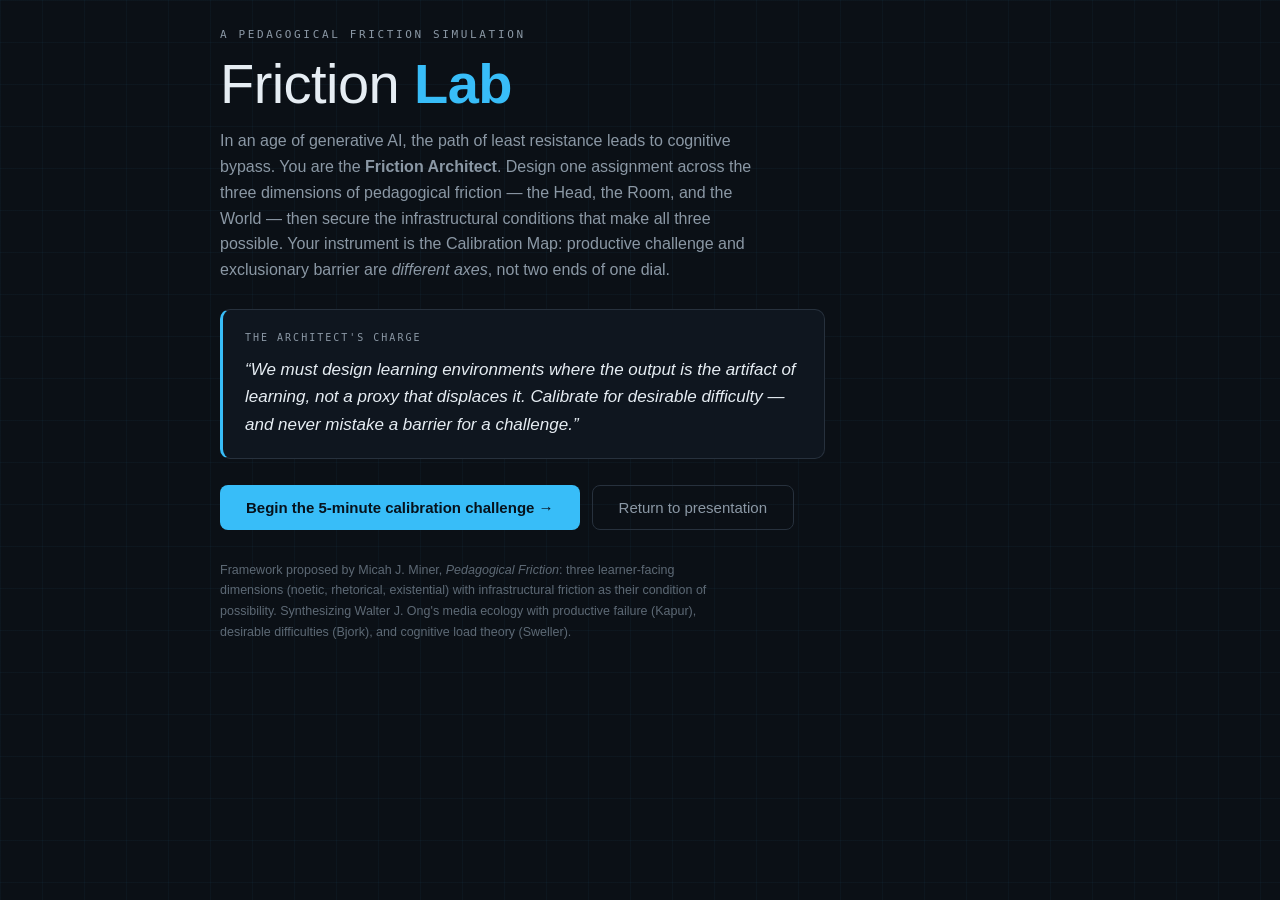
==== index.html @ 97ebb908 "redesign friction lab calibration experience" ====
<!DOCTYPE html>
<html lang="en">
<head>
<meta charset="UTF-8">
<meta name="viewport" content="width=device-width, initial-scale=1.0">
<title>Friction Lab: The Calibration Challenge</title>
<style>
  :root{
    --bg:#0b1016; --panel:rgba(17,24,33,.85); --line:#27313d;
    --text:#e6edf3; --dim:#8b98a5;
    --accent:#38bdf8;
    --good:#34d399; --bad:#f87171; --warn:#fbbf24;
    --noetic:#38bdf8; --rhet:#a78bfa; --exis:#34d399; --infra:#f59e0b;
  }
  *{box-sizing:border-box;margin:0;padding:0}
  html,body{height:100%}
  body{
    background:var(--bg);
    background-image:
      linear-gradient(rgba(56,189,248,.04) 1px, transparent 1px),
      linear-gradient(90deg, rgba(56,189,248,.04) 1px, transparent 1px);
    background-size:42px 42px;
    color:var(--text);
    font-family:-apple-system,'Segoe UI',Roboto,Helvetica,sans-serif;
    overflow-x:hidden;
    transition:--accent .8s;
  }
  body[data-level="0"]{--accent:var(--noetic)}
  body[data-level="1"]{--accent:var(--rhet)}
  body[data-level="2"]{--accent:var(--exis)}
  body[data-level="3"]{--accent:var(--infra)}

  .screen{display:none;max-width:880px;margin:0 auto;padding:28px 20px 80px;min-height:100vh;position:relative;z-index:2}
  .screen.active{display:block;animation:fadeUp .55s ease}
  @keyframes fadeUp{from{opacity:0;transform:translateY(14px)}to{opacity:1;transform:none}}
  @media (prefers-reduced-motion:reduce){*{animation-duration:.01ms!important;transition-duration:.01ms!important}}

  .eyebrow{font-family:ui-monospace,Menlo,monospace;font-size:11px;letter-spacing:.24em;text-transform:uppercase;color:var(--dim)}
  h1{font-size:clamp(34px,6.6vw,56px);font-weight:300;line-height:1.05;margin:14px 0;letter-spacing:-.01em}
  h1 b{font-weight:700;color:var(--accent)}
  h2{font-size:clamp(21px,3.8vw,30px);font-weight:600;margin:8px 0 4px}
  .sub{color:var(--dim);font-size:16px;line-height:1.62;max-width:62ch}
  button{font:inherit;cursor:pointer;border:none;border-radius:8px}
  button:focus-visible{outline:2px solid var(--accent);outline-offset:2px}
  .btn{background:var(--accent);color:#06121c;padding:13px 26px;font-size:15px;font-weight:600;transition:transform .15s,filter .15s}
  .btn:hover{transform:translateY(-1px);filter:brightness(1.1)}
  .btn.ghost{background:transparent;color:var(--dim);border:1px solid var(--line);font-weight:400}
  .btn.ghost:hover{color:var(--text);border-color:var(--dim)}

  .quotebox{border:1px solid var(--line);border-left:3px solid var(--accent);border-radius:10px;background:var(--panel);
    padding:20px 22px;margin:26px 0;font-size:17px;line-height:1.6;font-style:italic;max-width:64ch;backdrop-filter:blur(6px)}
  .quotebox .ql{font-style:normal;font-family:ui-monospace,Menlo,monospace;font-size:10px;letter-spacing:.2em;text-transform:uppercase;color:var(--dim);display:block;margin-bottom:10px}
  .credit{margin-top:30px;font-size:12.5px;color:#5d6975;line-height:1.65;max-width:70ch}
  .navrow{display:flex;gap:12px;margin-top:24px;flex-wrap:wrap}

  /* level progress */
  .levelrail{display:flex;gap:7px;margin-bottom:22px;flex-wrap:wrap}
  .levelrail .lv{font-family:ui-monospace,Menlo,monospace;font-size:10px;letter-spacing:.08em;text-transform:uppercase;
    padding:6px 11px;border-radius:999px;border:1px solid var(--line);color:#5d6975;background:rgba(0,0,0,.25)}
  .levelrail .lv.done{color:var(--dim);border-color:#3a4754}
  .levelrail .lv.now{color:var(--accent);border-color:var(--accent)}
  .levelrail .lv.infra{border-style:dashed}

  /* layout: map + panel */
  .labgrid{display:grid;grid-template-columns:minmax(260px,330px) 1fr;gap:24px;align-items:start}
  @media(max-width:740px){.labgrid{grid-template-columns:1fr}}

  /* ===== THE CALIBRATION MAP ===== */
  .mapcard{background:var(--panel);border:1px solid var(--line);border-radius:14px;padding:18px;backdrop-filter:blur(6px);position:sticky;top:16px}
  .mapcard .mt{font-family:ui-monospace,Menlo,monospace;font-size:10px;letter-spacing:.2em;text-transform:uppercase;color:var(--dim);margin-bottom:12px}
  .map{position:relative;width:100%;aspect-ratio:1;border:1px solid var(--line);border-radius:10px;overflow:hidden;
    background:
      linear-gradient(rgba(255,255,255,.03) 1px, transparent 1px),
      linear-gradient(90deg, rgba(255,255,255,.03) 1px, transparent 1px);
    background-size:25% 25%;}
  .map .region{position:absolute;font-family:ui-monospace,Menlo,monospace;font-size:9px;letter-spacing:.12em;text-transform:uppercase;padding:7px 9px;line-height:1.5}
  .map .r-bypass{left:0;bottom:0;color:#7dd3fc99}
  .map .r-cal{right:0;bottom:0;color:#34d399cc;text-align:right}
  .map .r-excl{left:0;top:0;color:#f87171cc}
  .map .r-grind{right:0;top:0;color:#fbbf24aa;text-align:right}
  .map .zone-cal{position:absolute;left:50%;right:6%;bottom:4%;height:18%;border:1px dashed #34d39966;border-radius:8px;background:rgba(52,211,153,.06)}
  .map .axis-x{position:absolute;left:0;right:0;bottom:-1px;height:1px;background:var(--line)}
  .map .dot{position:absolute;width:16px;height:16px;border-radius:50%;background:var(--accent);
    box-shadow:0 0 18px var(--accent), 0 0 4px #fff inset;transform:translate(-50%,50%);
    transition:left 1s cubic-bezier(.2,.8,.2,1), bottom 1s cubic-bezier(.2,.8,.2,1), background 1s;z-index:3}
  .map .dot::after{content:"";position:absolute;inset:-7px;border-radius:50%;border:1px solid var(--accent);opacity:.5;animation:ping 2s infinite}
  @keyframes ping{0%{transform:scale(.7);opacity:.6}100%{transform:scale(1.4);opacity:0}}
  .axislabel{display:flex;justify-content:space-between;font-family:ui-monospace,Menlo,monospace;font-size:9px;letter-spacing:.1em;color:var(--dim);text-transform:uppercase;margin-top:8px}
  .ylabel{font-family:ui-monospace,Menlo,monospace;font-size:9px;letter-spacing:.1em;color:var(--dim);text-transform:uppercase;margin-bottom:6px}
  .readouts{display:flex;flex-direction:column;gap:10px;margin-top:16px}
  .readouts .ro label{font-family:ui-monospace,Menlo,monospace;font-size:9.5px;letter-spacing:.16em;text-transform:uppercase;color:var(--dim);display:flex;justify-content:space-between}
  .readouts .ro label b{color:var(--text);font-weight:400}
  .robar{height:6px;background:rgba(255,255,255,.06);border-radius:3px;margin-top:5px;overflow:hidden;position:relative}
  .robar i{display:block;height:100%;border-radius:3px;transition:width .9s cubic-bezier(.2,.8,.2,1)}
  #chbar i{background:linear-gradient(90deg,#0ea5e9,#34d399)}
  #babar i{background:linear-gradient(90deg,#fbbf24,#f87171)}
  .robar .band{position:absolute;top:-2px;bottom:-2px;border-left:1px dashed #34d39988;border-right:1px dashed #34d39988;background:rgba(52,211,153,.07)}
  .schemastate{margin-top:14px;font-family:ui-monospace,Menlo,monospace;font-size:11px;letter-spacing:.14em;text-transform:uppercase;
    padding:9px 12px;border-radius:8px;border:1px solid var(--line);text-align:center;color:var(--dim);transition:all .8s}
  .schemastate.bypassed{color:#7dd3fc;border-color:#0ea5e966}
  .schemastate.forming{color:var(--warn);border-color:#fbbf2466}
  .schemastate.durable{color:var(--good);border-color:#34d39977;box-shadow:0 0 20px rgba(52,211,153,.15)}
  .schemastate.excluded{color:var(--bad);border-color:#f8717177}

  /* right panel: scenario + moves */
  .scenariocard{background:var(--panel);border:1px solid var(--line);border-radius:14px;padding:22px 24px;backdrop-filter:blur(6px)}
  .dimtag{display:inline-flex;align-items:center;gap:8px;font-family:ui-monospace,Menlo,monospace;font-size:10px;letter-spacing:.18em;text-transform:uppercase;
    color:var(--accent);border:1px solid var(--line);border-radius:999px;padding:6px 13px;margin-bottom:14px;background:rgba(0,0,0,.25)}
  .dimtag.infra{border-style:dashed}
  .dimtag .locus{color:var(--dim)}
  .scenariocard h3{font-size:clamp(19px,3vw,25px);font-weight:600;margin-bottom:8px}
  .scenariocard .construct{font-size:13px;color:var(--dim);font-style:italic;margin-bottom:14px}
  .scenariocard .scen{font-size:15.5px;line-height:1.65;color:var(--text);margin-bottom:20px;max-width:62ch}
  .moves{display:flex;flex-direction:column;gap:11px}
  .moves button{
    background:rgba(13,20,28,.8);border:1px solid var(--line);color:var(--text);text-align:left;
    padding:15px 18px;border-radius:11px;font-size:14.5px;line-height:1.55;transition:border-color .2s,transform .2s;
  }
  .moves button:hover{border-color:var(--accent);transform:translateX(4px)}
  .moves button small{display:block;color:var(--dim);font-size:12.5px;margin-top:5px}
  .moves button:disabled{opacity:.42;cursor:default;transform:none}
  .moves button.picked{border-color:var(--accent);background:rgba(56,189,248,.06)}
  .verdict{margin-top:18px;font-size:14.5px;line-height:1.65;color:var(--dim);min-height:2.4em;max-width:62ch}
  .verdict b{color:var(--text)}
  .verdict .vtag{display:inline-block;font-family:ui-monospace,Menlo,monospace;font-size:10px;letter-spacing:.14em;text-transform:uppercase;
    padding:3px 9px;border-radius:5px;margin-bottom:8px}
  .vtag.cal{color:var(--good);border:1px solid #34d39966}
  .vtag.byp{color:#7dd3fc;border:1px solid #0ea5e966}
  .vtag.exc{color:var(--bad);border:1px solid #f8717166}
  .vtag.grd{color:var(--warn);border:1px solid #fbbf2466}
  .nextrow{margin-top:18px;display:none}
  .nextrow.show{display:block;animation:fadeUp .4s}

  /* foundation framing */
  .foundnote{border:1px dashed #f59e0b66;border-radius:10px;padding:14px 16px;margin-bottom:18px;font-size:13.5px;line-height:1.6;color:var(--dim);background:rgba(245,158,11,.05)}
  .foundnote b{color:var(--infra)}

  /* certificate */
  .cert{border:1px solid var(--line);border-radius:16px;padding:30px;margin:24px 0;background:var(--panel);backdrop-filter:blur(8px);position:relative;overflow:hidden}
  .cert::before{content:"";position:absolute;inset:0;border-radius:16px;padding:1px;
    background:linear-gradient(135deg,transparent 30%, var(--accent), transparent 70%);
    -webkit-mask:linear-gradient(#fff 0 0) content-box, linear-gradient(#fff 0 0);
    -webkit-mask-composite:xor;mask-composite:exclude;opacity:.5;pointer-events:none}
  .cert .cl{font-family:ui-monospace,Menlo,monospace;font-size:10px;letter-spacing:.24em;text-transform:uppercase;margin-bottom:12px}
  .cert h3{font-size:clamp(22px,4vw,32px);font-weight:300;margin-bottom:14px}
  .cert p{font-size:15px;line-height:1.65;color:var(--dim);max-width:62ch}
  .certstats{display:flex;gap:30px;flex-wrap:wrap;margin-top:20px}
  .certstats div{font-family:ui-monospace,Menlo,monospace;font-size:11px;letter-spacing:.12em;color:var(--dim)}
  .certstats div b{display:block;font-size:26px;color:var(--text);font-weight:400;margin-top:5px}
  .thesis{border-left:2px solid var(--accent);padding-left:15px;margin:24px 0;font-size:15px;line-height:1.7;color:var(--dim);max-width:64ch}
  .thesis em{color:var(--text);font-style:normal;font-weight:600}

  /* deep dive table + quiz */
  table.summary{width:100%;border-collapse:collapse;margin-top:20px;font-size:13px}
  table.summary th,table.summary td{border:1px solid var(--line);padding:9px 11px;text-align:left;vertical-align:top;line-height:1.5}
  table.summary th{font-family:ui-monospace,Menlo,monospace;font-size:9.5px;letter-spacing:.16em;text-transform:uppercase;color:var(--dim);font-weight:400;background:rgba(0,0,0,.3)}
  table.summary td:first-child{white-space:nowrap;font-weight:600}
  tr.noeticrow td:first-child{color:var(--noetic)}
  tr.rhetrow td:first-child{color:var(--rhet)}
  tr.exisrow td:first-child{color:var(--exis)}
  tr.infrarow td{background:rgba(245,158,11,.05)}
  tr.infrarow td:first-child{color:var(--infra)}
  .tablescroll{overflow-x:auto}
  .sortcard{background:var(--panel);border:1px solid var(--line);border-radius:14px;padding:24px;margin-top:22px;backdrop-filter:blur(6px)}
  .sortcard .counter{font-family:ui-monospace,Menlo,monospace;font-size:11px;color:var(--dim);letter-spacing:.15em;margin-bottom:12px}
  .sortcard .scenario{font-size:clamp(16px,2.5vw,20px);line-height:1.6;min-height:4em}
  .quizbtns{display:grid;grid-template-columns:repeat(auto-fit,minmax(160px,1fr));gap:9px;margin-top:18px}
  .quizbtns button{padding:12px 9px;font-size:12.5px;line-height:1.35;border-radius:8px;border:1px solid var(--line);background:rgba(13,20,28,.8);color:var(--text)}
  .quizbtns button:hover{border-color:var(--accent)}
  .quizbtns button.right{border-color:var(--good);background:rgba(20,36,28,.9)}
  .quizbtns button.wrong{border-color:var(--bad);background:rgba(36,20,20,.9)}
  .sortfeedback{margin-top:14px;font-size:14px;line-height:1.6;color:var(--dim);min-height:3em}
  .sortfeedback b{color:var(--text)}
  .scorebar{font-family:ui-monospace,Menlo,monospace;font-size:11px;color:var(--accent);letter-spacing:.1em;margin-top:8px}
</style>
</head>
<body data-level="0">

<!-- ============ TITLE ============ -->
<section class="screen active" id="title">
  <p class="eyebrow">A pedagogical friction simulation</p>
  <h1>Friction <b>Lab</b></h1>
  <p class="sub">In an age of generative AI, the path of least resistance leads to cognitive bypass. You are the <strong>Friction Architect</strong>. Design one assignment across the three dimensions of pedagogical friction &mdash; the Head, the Room, and the World &mdash; then secure the infrastructural conditions that make all three possible. Your instrument is the Calibration Map: productive challenge and exclusionary barrier are <em>different axes</em>, not two ends of one dial.</p>
  <div class="quotebox">
    <span class="ql">The Architect's Charge</span>
    &ldquo;We must design learning environments where the output is the artifact of learning, not a proxy that displaces it. Calibrate for desirable difficulty &mdash; and never mistake a barrier for a challenge.&rdquo;
  </div>
  <div class="navrow">
    <button class="btn" onclick="startLab()">Begin the 5-minute calibration challenge &rarr;</button>
    <button class="btn ghost" onclick="location.href='https://minerclass.github.io/nlu_ai-ed-conference-pres26/#9'">Return to presentation</button>
  </div>
  <p class="credit">Framework proposed by Micah J. Miner, <em>Pedagogical Friction</em>: three learner-facing dimensions (noetic, rhetorical, existential) with infrastructural friction as their condition of possibility. Synthesizing Walter J. Ong's media ecology with productive failure (Kapur), desirable difficulties (Bjork), and cognitive load theory (Sweller).</p>
</section>

<!-- ============ LAB ============ -->
<section class="screen" id="lab">
  <div class="levelrail" id="levelrail"></div>
  <div class="labgrid">
    <div class="mapcard">
      <div class="mt">Calibration Map</div>
      <div class="ylabel">&uarr; Exclusionary barrier</div>
      <div class="map" id="map">
        <span class="region r-excl">Exclusion<br><span style="opacity:.65">barrier without learning</span></span>
        <span class="region r-grind">Grind<br><span style="opacity:.65">struggle + lockout</span></span>
        <span class="region r-bypass">Bypass<br><span style="opacity:.65">no schema built</span></span>
        <span class="region r-cal">Calibrated<br><span style="opacity:.65">desirable difficulty</span></span>
        <div class="zone-cal"></div>
        <div class="dot" id="dot" style="left:6%;bottom:6%"></div>
      </div>
      <div class="axislabel"><span>Low challenge</span><span>Productive challenge &rarr;</span></div>
      <div class="readouts">
        <div class="ro"><label>Productive challenge <b id="chnum">0%</b></label>
          <div class="robar" id="chbar"><div class="band" style="left:50%;width:30%"></div><i style="width:0%"></i></div></div>
        <div class="ro"><label>Exclusionary barrier <b id="banum">0%</b></label>
          <div class="robar" id="babar"><div class="band" style="left:0;width:20%"></div><i style="width:0%"></i></div></div>
      </div>
      <div class="schemastate bypassed" id="schemastate">Schema assembly: bypassed</div>
    </div>

    <div class="scenariocard">
      <div class="dimtag" id="dimtag"></div>
      <h3 id="levtitle"></h3>
      <div class="construct" id="levconstruct"></div>
      <p class="scen" id="levscen"></p>
      <div class="moves" id="moves"></div>
      <div class="verdict" id="verdict"></div>
      <div class="nextrow" id="nextrow"><button class="btn" id="nextbtn" onclick="nextLevel()">Continue &rarr;</button></div>
    </div>
  </div>
</section>

<!-- ============ RESULTS ============ -->
<section class="screen" id="results">
  <p class="eyebrow">The lab assessment</p>
  <h2 id="resulttitle"></h2>
  <div class="cert">
    <div class="cl" id="certlabel"></div>
    <h3 id="certhead"></h3>
    <p id="certdesc"></p>
    <div class="certstats">
      <div>MEAN CHALLENGE<b id="statch"></b></div>
      <div>MEAN BARRIER<b id="statba"></b></div>
      <div>FOUNDATION<b id="statfo"></b></div>
      <div>SCHEMA<b id="statsc"></b></div>
    </div>
  </div>
  <p class="thesis" id="resultthesis"></p>
  <p class="thesis" style="border-color:var(--infra)">One more thing the map showed you: <em>Exclusion sits on its own axis.</em> A classroom can be low-challenge and still lock learners out &mdash; banning a dictation tool adds no cognitive work, it only adds a wall. Removing exclusionary friction and calibrating productive friction are two different design acts, and conflating them is how schools end up smoothing away the struggle that learning requires while leaving the barriers standing.</p>
  <div class="navrow">
    <button class="btn" onclick="go('deep')">Academic deep dive &rarr;</button>
    <button class="btn ghost" onclick="location.href='https://minerclass.github.io/nlu_ai-ed-conference-pres26/#9'">Return to presentation</button>
    <button class="btn ghost" onclick="location.reload()">Re-calibrate the environment</button>
  </div>
  <p class="credit">Framework: Miner, <em>Pedagogical Friction</em>. micahminer.com</p>
</section>

<!-- ============ DEEP DIVE ============ -->
<section class="screen" id="deep">
  <p class="eyebrow">Academic deep dive</p>
  <h2>The Pedagogical Friction Framework</h2>
  <p class="sub" style="margin-top:8px">Three learner-facing dimensions, and the infrastructural condition of possibility beneath them.</p>
  <div class="tablescroll">
  <table class="summary">
    <thead>
      <tr><th>Dimension</th><th>Locus</th><th>Preserves</th><th>Threatened by (bypass)</th><th>Preservation strategy</th></tr>
    </thead>
    <tbody>
      <tr class="noeticrow"><td>Noetic Friction</td><td>The Head</td><td>Internal cognitive labor &amp; schema accommodation</td><td>Noetic displacement: instant output mutes the signal of "not knowing"</td><td>Handwriting/drafts before AI use; grade thinking trajectories</td></tr>
      <tr class="rhetrow"><td>Rhetorical Friction</td><td>The Room</td><td>Dialogic struggle of defending claims to other minds</td><td>Rhetorical saturation: agreeable AI partners replace unpredictable peers</td><td>Socratic seminars, peer critique, live human dialogue</td></tr>
      <tr class="exisrow"><td>Existential Friction</td><td>The World</td><td>Embodied accountability and personal authorial stakes</td><td>Existential abstraction: claims detached from an accountable claimant</td><td>Oral defenses, authorial stance, real audiences</td></tr>
      <tr class="infrarow"><td>Infrastructural Friction <em style="font-weight:400;opacity:.8">(condition of possibility &mdash; not a fourth peer)</em></td><td>The System</td><td>Policies, grading criteria, and time structures that allow the three dimensions above to exist</td><td>Technical compliance: policy reduced to data security &amp; detection</td><td>Process-focused rubrics; friction-friendly policy; protected time for struggle</td></tr>
    </tbody>
  </table>
  </div>
  <p class="sub" style="margin-top:22px">Final challenge: classify the design move. The traps are the moves that <em>feel</em> rigorous but sit on the wrong axis.</p>
  <div class="sortcard">
    <div class="counter" id="sortcounter"></div>
    <div class="scenario" id="scenariotext"></div>
    <div class="quizbtns" id="quizbtns"></div>
    <div class="sortfeedback" id="sortfeedback"></div>
    <div class="scorebar" id="scorebar"></div>
  </div>
  <div class="navrow">
    <button class="btn" id="sortnext" onclick="nextScenario()" style="display:none">Next scenario &rarr;</button>
    <button class="btn ghost" onclick="location.reload()">Back to title screen</button>
  </div>
</section>

<script src="game.js"></script>
</body>
</html>
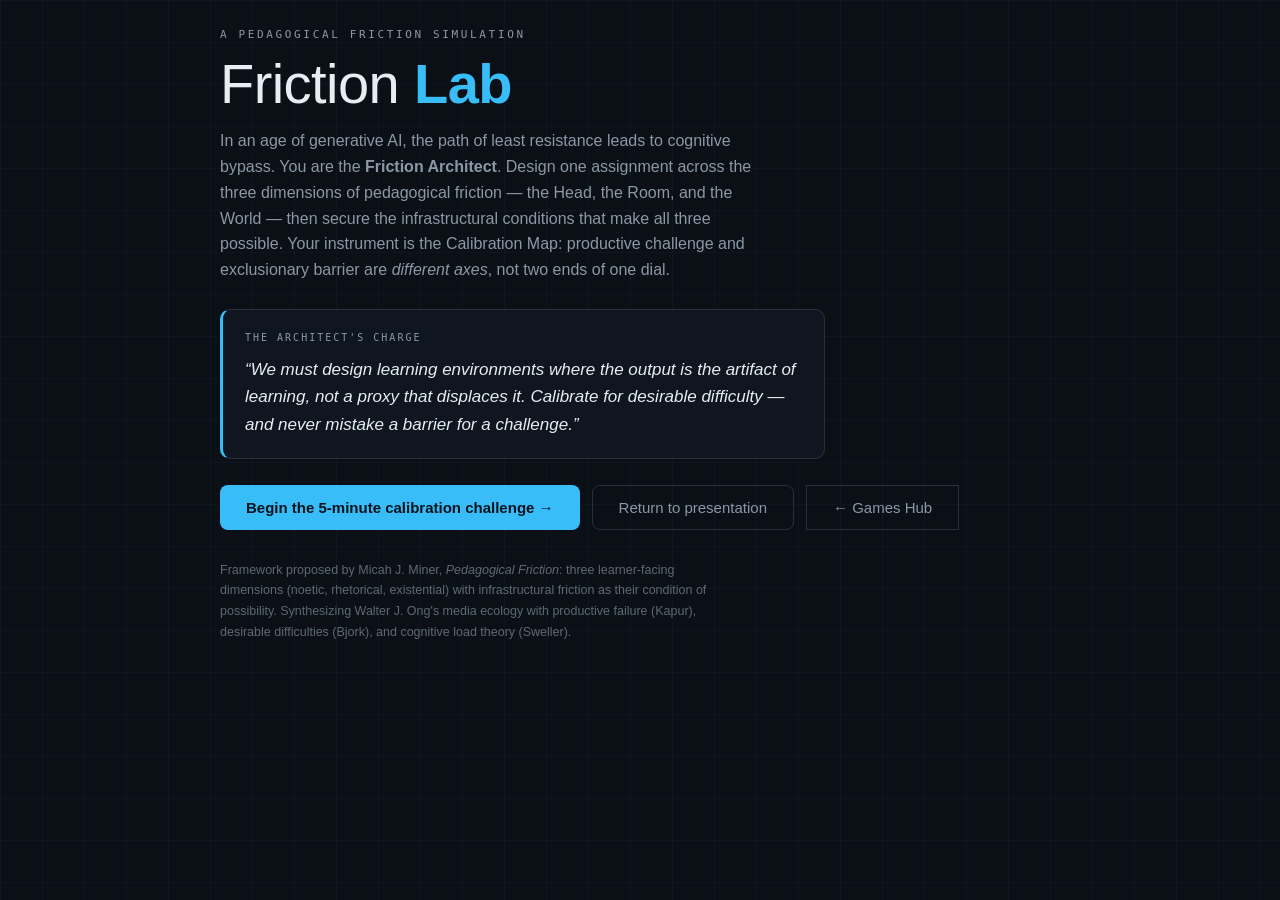
==== commit c399f3ce: "feat: add back-link to Games Hub" ====
--- a/index.html
+++ b/index.html
@@ -163,15 +163,73 @@
   .tablescroll{overflow-x:auto}
   .sortcard{background:var(--panel);border:1px solid var(--line);border-radius:14px;padding:24px;margin-top:22px;backdrop-filter:blur(6px)}
   .sortcard .counter{font-family:ui-monospace,Menlo,monospace;font-size:11px;color:var(--dim);letter-spacing:.15em;margin-bottom:12px}
-  .sortcard .scenario{font-size:clamp(16px,2.5vw,20px);line-height:1.6;min-height:4em}
-  .quizbtns{display:grid;grid-template-columns:repeat(auto-fit,minmax(160px,1fr));gap:9px;margin-top:18px}
-  .quizbtns button{padding:12px 9px;font-size:12.5px;line-height:1.35;border-radius:8px;border:1px solid var(--line);background:rgba(13,20,28,.8);color:var(--text)}
-  .quizbtns button:hover{border-color:var(--accent)}
-  .quizbtns button.right{border-color:var(--good);background:rgba(20,36,28,.9)}
-  .quizbtns button.wrong{border-color:var(--bad);background:rgba(36,20,20,.9)}
+
+  /* Quiz drag/drop map layout */
+  .quiz-grid {display:grid;grid-template-columns:300px 1fr;gap:24px;margin-top:16px;align-items:start}
+  @media(max-width:680px){.quiz-grid {grid-template-columns:1fr}}
+
+  .draggable-card {
+    background:rgba(255,255,255,.02);
+    border:2px dashed var(--accent);
+    border-radius:12px;
+    padding:22px;
+    font-size:15.5px;
+    line-height:1.6;
+    cursor:grab;
+    min-height:110px;
+    display:flex;
+    align-items:center;
+    justify-content:center;
+    text-align:center;
+    transition:transform .15s,box-shadow .15s,background-color .15s;
+    user-select:none;
+  }
+  .draggable-card:hover {
+    background:rgba(56,189,248,.03);
+    transform:scale(1.01);
+  }
+  .draggable-card:active {
+    cursor:grabbing;
+  }
+
+  .drop-zone {
+    z-index:5;
+    transition:background-color .2s,outline .2s;
+  }
+  .drop-zone.dragover[data-zone="cal"] { background:rgba(52,211,153,.15)!important }
+  .drop-zone.dragover[data-zone="excl"] { background:rgba(248,113,113,.15)!important }
+  .drop-zone.dragover[data-zone="bypass"] { background:rgba(14,165,233,.15)!important }
+  .drop-zone.dragover[data-zone="infra"] { background:rgba(245,158,11,.15)!important }
+
+  .drop-zone.right {
+    background:rgba(52,211,153,.15)!important;
+    outline:2px solid var(--good)!important;
+    outline-offset:-2px;
+  }
+  .drop-zone.wrong {
+    background:rgba(248,113,113,.15)!important;
+    outline:2px solid var(--bad)!important;
+    outline-offset:-2px;
+  }
+
+  .quizbtns {display:grid;grid-template-columns:repeat(2,1fr);gap:9px;margin-top:12px}
+  .quizbtns button {
+    padding:12px 10px;
+    font-size:12.5px;
+    border-radius:8px;
+    border:1px solid var(--line);
+    background:rgba(13,20,28,.8);
+    color:var(--text);
+    text-align:center;
+    transition:border-color .15s,background-color .15s;
+  }
+  .quizbtns button:hover:not(:disabled) { border-color:var(--accent) }
+  .quizbtns button.right { border-color:var(--good)!important;background:rgba(52,211,153,.15)!important;color:#fff }
+  .quizbtns button.wrong { border-color:var(--bad)!important;background:rgba(248,113,113,.15)!important;color:#fff }
+
   .sortfeedback{margin-top:14px;font-size:14px;line-height:1.6;color:var(--dim);min-height:3em}
   .sortfeedback b{color:var(--text)}
-  .scorebar{font-family:ui-monospace,Menlo,monospace;font-size:11px;color:var(--accent);letter-spacing:.1em;margin-top:8px}
+  .scorebar{font-family:ui-monospace,Menlo,monospace;font-size:11.5px;color:var(--accent);letter-spacing:.08em;margin-top:8px;text-transform:uppercase}
 </style>
 </head>
 <body data-level="0">
@@ -188,6 +246,7 @@
   <div class="navrow">
     <button class="btn" onclick="startLab()">Begin the 5-minute calibration challenge &rarr;</button>
     <button class="btn ghost" onclick="location.href='https://minerclass.github.io/nlu_ai-ed-conference-pres26/#9'">Return to presentation</button>
+    <a class="btn ghost" href="https://minerclass.github.io/games-hub/" style="text-decoration: none; display: inline-flex; align-items: center;">&larr; Games Hub</a>
   </div>
   <p class="credit">Framework proposed by Micah J. Miner, <em>Pedagogical Friction</em>: three learner-facing dimensions (noetic, rhetorical, existential) with infrastructural friction as their condition of possibility. Synthesizing Walter J. Ong's media ecology with productive failure (Kapur), desirable difficulties (Bjork), and cognitive load theory (Sweller).</p>
 </section>
@@ -232,26 +291,55 @@
 <!-- ============ RESULTS ============ -->
 <section class="screen" id="results">
   <p class="eyebrow">The lab assessment</p>
-  <h2 id="resulttitle"></h2>
-  <div class="cert">
-    <div class="cl" id="certlabel"></div>
-    <h3 id="certhead"></h3>
-    <p id="certdesc"></p>
-    <div class="certstats">
-      <div>MEAN CHALLENGE<b id="statch"></b></div>
-      <div>MEAN BARRIER<b id="statba"></b></div>
-      <div>FOUNDATION<b id="statfo"></b></div>
-      <div>SCHEMA<b id="statsc"></b></div>
+  <h2 id="resulttitle" style="margin-bottom: 20px;"></h2>
+  <div class="labgrid">
+    <!-- Left Column: Calibration Map (with trajectory) -->
+    <div class="mapcard">
+      <div class="mt">Calibration Journey</div>
+      <div class="ylabel">&uarr; Exclusionary barrier</div>
+      <div class="map" id="results-map" style="position:relative; width:100%; aspect-ratio:1;">
+        <span class="region r-excl" style="position:absolute; left:0; top:0; font-family:ui-monospace,monospace; font-size:9px; padding:7px; color:var(--bad);">Exclusion<br><span style="opacity:.65">barrier without learning</span></span>
+        <span class="region r-grind" style="position:absolute; right:0; top:0; font-family:ui-monospace,monospace; font-size:9px; padding:7px; color:var(--warn); text-align:right;">Grind<br><span style="opacity:.65">struggle + lockout</span></span>
+        <span class="region r-bypass" style="position:absolute; left:0; bottom:0; font-family:ui-monospace,monospace; font-size:9px; padding:7px; color:#7dd3fc;">Bypass<br><span style="opacity:.65">no schema built</span></span>
+        <span class="region r-cal" style="position:absolute; right:0; bottom:0; font-family:ui-monospace,monospace; font-size:9px; padding:7px; color:var(--good); text-align:right;">Calibrated<br><span style="opacity:.65">desirable difficulty</span></span>
+        <div class="zone-cal" style="position:absolute; left:50%; right:6%; bottom:4%; height:18%; border:1px dashed #34d39966; border-radius:8px; background:rgba(52,211,153,.06);"></div>
+        <svg id="trajectory-svg" viewBox="0 0 100 100" style="position:absolute; inset:0; width:100%; height:100%; pointer-events:none; z-index:2; overflow:visible;"></svg>
+        <div class="dot" id="results-dot" style="position:absolute; width:16px; height:16px; border-radius:50%; background:var(--accent); box-shadow:0 0 18px var(--accent), 0 0 4px #fff inset; transform:translate(-50%,50%); transition:left 0.7s cubic-bezier(.2,.8,.2,1), bottom 0.7s cubic-bezier(.2,.8,.2,1); z-index:3; left:6%; bottom:6%"></div>
+      </div>
+      <div class="axislabel"><span>Low challenge</span><span>Productive challenge &rarr;</span></div>
+      <div class="readouts">
+        <div class="ro"><label>Productive challenge <b id="results-chnum">0%</b></label>
+          <div class="robar" id="results-chbar"><div class="band" style="left:50%;width:30%"></div><i style="width:0%"></i></div></div>
+        <div class="ro"><label>Exclusionary barrier <b id="results-banum">0%</b></label>
+          <div class="robar" id="results-babar"><div class="band" style="left:0;width:20%"></div><i style="width:0%"></i></div></div>
+      </div>
     </div>
-  </div>
-  <p class="thesis" id="resultthesis"></p>
-  <p class="thesis" style="border-color:var(--infra)">One more thing the map showed you: <em>Exclusion sits on its own axis.</em> A classroom can be low-challenge and still lock learners out &mdash; banning a dictation tool adds no cognitive work, it only adds a wall. Removing exclusionary friction and calibrating productive friction are two different design acts, and conflating them is how schools end up smoothing away the struggle that learning requires while leaving the barriers standing.</p>
-  <div class="navrow">
-    <button class="btn" onclick="go('deep')">Academic deep dive &rarr;</button>
-    <button class="btn ghost" onclick="location.href='https://minerclass.github.io/nlu_ai-ed-conference-pres26/#9'">Return to presentation</button>
-    <button class="btn ghost" onclick="location.reload()">Re-calibrate the environment</button>
-  </div>
-  <p class="credit">Framework: Miner, <em>Pedagogical Friction</em>. micahminer.com</p>
+
+    <!-- Right Column: Certificate and Thesis -->
+    <div>
+      <div class="cert">
+        <div class="cl" id="certlabel"></div>
+        <h3 id="certhead"></h3>
+        <p id="certdesc"></p>
+        <div class="certstats">
+          <div>MEAN CHALLENGE<b id="statch"></b></div>
+          <div>MEAN BARRIER<b id="statba"></b></div>
+          <div>FOUNDATION<b id="statfo"></b></div>
+          <div>SCHEMA<b id="statsc"></b></div>
+        </div>
+      </div>
+      <p style="font-size: 0.8rem; color: var(--dim); text-align: center; margin-top: 10px; font-style: italic; margin-bottom: 20px;">*Note: All scores, stats, and achievements are illustrative models of the pedagogical friction framework, not validated learning assessment instruments.</p>
+      <p class="thesis" id="resultthesis"></p>
+      <p class="thesis" style="border-color:var(--infra)">One more thing the map showed you: <em>Exclusion sits on its own axis.</em> A classroom can be low-challenge and still lock learners out &mdash; banning a dictation tool adds no cognitive work, it only adds a wall. Removing exclusionary friction and calibrating productive friction are two different design acts, and conflating them is how schools end up smoothing away the struggle that learning requires while leaving the barriers standing.</p>
+      <div class="navrow">
+        <button class="btn" onclick="go('deep')">Academic deep dive &rarr;</button>
+        <button class="btn ghost" onclick="location.href='https://minerclass.github.io/nlu_ai-ed-conference-pres26/#9'">Return to presentation</button>
+        <button class="btn ghost" onclick="location.reload()">Re-calibrate the environment</button>
+        <a class="btn ghost" href="https://minerclass.github.io/games-hub/" style="text-decoration: none; display: inline-flex; align-items: center;">&larr; Back to Games Hub</a>
+      </div>
+      <p class="credit" style="margin-top: 20px;">Framework: Miner, <em>Pedagogical Friction</em>. micahminer.com</p>
+    </div>
+  </div>
 </section>
 
 <!-- ============ DEEP DIVE ============ -->
@@ -272,17 +360,60 @@
     </tbody>
   </table>
   </div>
-  <p class="sub" style="margin-top:22px">Final challenge: classify the design move. The traps are the moves that <em>feel</em> rigorous but sit on the wrong axis.</p>
+  <p class="sub" style="margin-top:22px">Final challenge: classify the design move. Drag the card below to its correct place on the map or Infrastructure rail.</p>
+  
   <div class="sortcard">
     <div class="counter" id="sortcounter"></div>
-    <div class="scenario" id="scenariotext"></div>
-    <div class="quizbtns" id="quizbtns"></div>
-    <div class="sortfeedback" id="sortfeedback"></div>
-    <div class="scorebar" id="scorebar"></div>
-  </div>
-  <div class="navrow">
+    <div class="quiz-grid">
+      <!-- Left Column: The Interactive Quiz Map and Infrastructure Rail -->
+      <div class="quiz-map-container" style="position: relative; width: 100%;">
+        <div class="map" id="quiz-map" style="width: 100%; aspect-ratio: 1; border: 1px solid var(--line); border-radius: 10px; overflow: hidden; position: relative;">
+          <span class="region r-excl" style="position: absolute; left:0; top:0; font-family: ui-monospace, monospace; font-size: 9px; padding: 7px; color: var(--bad); pointer-events: none;">Exclusion<br><span style="opacity:.6">high barrier</span></span>
+          <span class="region r-grind" style="position: absolute; right:0; top:0; font-family: ui-monospace, monospace; font-size: 9px; padding: 7px; color: var(--warn); text-align: right; pointer-events: none;">Grind<br><span style="opacity:.6">overload</span></span>
+          <span class="region r-bypass" style="position: absolute; left:0; bottom:0; font-family: ui-monospace, monospace; font-size: 9px; padding: 7px; color: #7dd3fc; pointer-events: none;">Bypass<br><span style="opacity:.6">frictionless</span></span>
+          <span class="region r-cal" style="position: absolute; right:0; bottom:0; font-family: ui-monospace, monospace; font-size: 9px; padding: 7px; color: var(--good); text-align: right; pointer-events: none;">Calibrated<br><span style="opacity:.6">productive</span></span>
+          <div class="zone-cal" style="position: absolute; left: 50%; right: 6%; bottom: 4%; height: 18%; border: 1px dashed #34d39966; border-radius: 8px; background: rgba(52,211,153,.06); pointer-events: none;"></div>
+          
+          <!-- Drop zones as transparent absolute overlays -->
+          <div class="drop-zone" data-zone="excl" style="position: absolute; left: 0; top: 0; width: 50%; height: 50%; z-index: 10; cursor: pointer;"></div>
+          <div class="drop-zone" data-zone="grind" style="position: absolute; right: 0; top: 0; width: 50%; height: 50%; z-index: 10; cursor: not-allowed;"></div>
+          <div class="drop-zone" data-zone="bypass" style="position: absolute; left: 0; bottom: 0; width: 50%; height: 50%; z-index: 10; cursor: pointer;"></div>
+          <div class="drop-zone" data-zone="cal" style="position: absolute; right: 0; bottom: 0; width: 50%; height: 50%; z-index: 10; cursor: pointer;"></div>
+        </div>
+        
+        <!-- Infrastructure Rail below the map -->
+        <div class="infra-rail-container" style="margin-top: 12px; width: 100%;">
+          <div class="ylabel" style="font-family: ui-monospace, monospace; font-size: 9px; text-transform: uppercase; color: var(--dim); margin-bottom: 4px;">Infrastructural Condition</div>
+          <div class="drop-zone" id="quiz-infra-rail" data-zone="infra" style="width: 100%; height: 42px; border: 1px dashed var(--infra); border-radius: 8px; background: rgba(245,158,11,.05); display: flex; align-items: center; justify-content: center; font-family: ui-monospace, monospace; font-size: 10px; color: var(--infra); text-transform: uppercase; letter-spacing: 0.1em; transition: background 0.2s, border-color 0.2s, outline 0.2s; cursor: pointer; z-index: 10; user-select: none;">
+            Infrastructure Rail (Drop Here)
+          </div>
+        </div>
+      </div>
+      
+      <!-- Right Column: The Scenario Card to Drag & Feedback -->
+      <div class="quiz-card-column" style="display: flex; flex-direction: column; gap: 16px; width: 100%;">
+        <div class="draggable-card" id="draggable-scenario" draggable="true">
+          <span id="scenariotext"></span>
+        </div>
+        
+        <!-- Keyboard / Mobile Fallback Buttons -->
+        <div>
+          <div style="font-family: ui-monospace, monospace; font-size: 9px; color: var(--dim); margin-bottom: 6px; text-transform: uppercase; letter-spacing: 0.05em;">Or select zone:</div>
+          <div class="quizbtns" id="quizbtns">
+            <!-- Buttons dynamically generated -->
+          </div>
+        </div>
+
+        <div class="sortfeedback" id="sortfeedback"></div>
+        <div class="scorebar" id="scorebar"></div>
+      </div>
+    </div>
+  </div>
+  
+  <div class="navrow" style="margin-top: 22px;">
     <button class="btn" id="sortnext" onclick="nextScenario()" style="display:none">Next scenario &rarr;</button>
     <button class="btn ghost" onclick="location.reload()">Back to title screen</button>
+    <a class="btn ghost" href="https://minerclass.github.io/games-hub/" style="text-decoration: none; display: inline-flex; align-items: center;">&larr; Back to Games Hub</a>
   </div>
 </section>
 
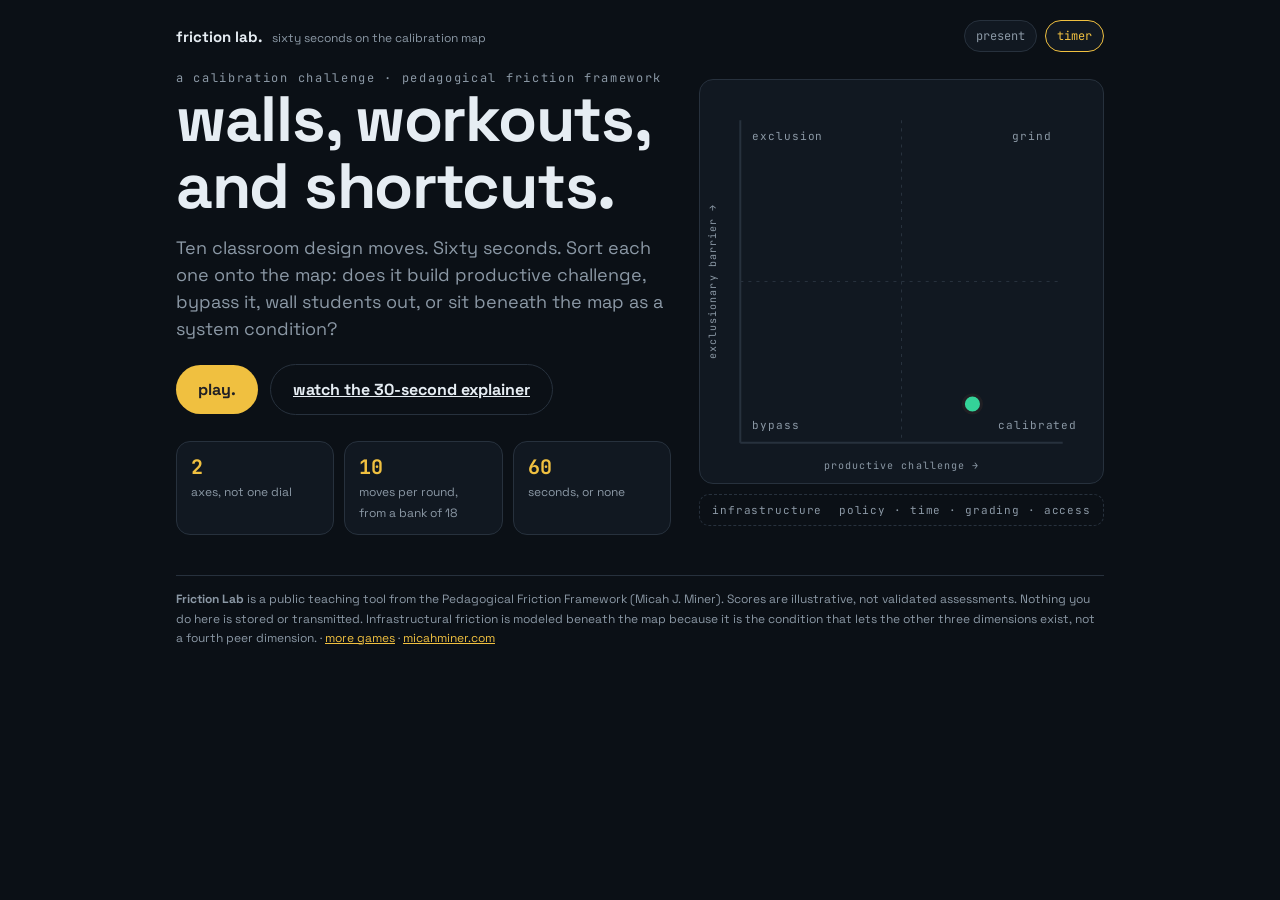
==== commit 39317dcf: "feat: sixty-second sort with explained feedback, classic preserved, 30s explainer short - index.html" ====
--- a/index.html
+++ b/index.html
@@ -3,420 +3,387 @@
 <head>
 <meta charset="UTF-8">
 <meta name="viewport" content="width=device-width, initial-scale=1.0">
-<title>Friction Lab: The Calibration Challenge</title>
+<title>Friction Lab · sixty seconds.</title>
+<meta name="description" content="Sort ten classroom design moves onto the calibration map in sixty seconds. Productive challenge and exclusionary barriers are different axes, not one dial.">
+<link rel="preconnect" href="https://fonts.googleapis.com">
+<link rel="stylesheet" href="https://fonts.googleapis.com/css2?family=Space+Grotesk:wght@400;500;700&family=JetBrains+Mono:wght@400;600&display=swap">
+<link rel="stylesheet" href="https://minerclass.github.io/tokens.css">
 <style>
   :root{
-    --bg:#0b1016; --panel:rgba(17,24,33,.85); --line:#27313d;
-    --text:#e6edf3; --dim:#8b98a5;
-    --accent:#38bdf8;
+    --bg:#0b1016; --panel:#111821; --panel2:#17202b; --line:#27313d;
+    --text:var(--mjm-ink,#e6edf3); --dim:var(--mjm-muted,#8b98a5);
+    --gold:var(--mjm-gold,#f0c040);
     --good:#34d399; --bad:#f87171; --warn:#fbbf24;
     --noetic:#38bdf8; --rhet:#a78bfa; --exis:#34d399; --infra:#f59e0b;
+    --cal:#34d399; --byp:#60a5fa; --exc:#f87171; --inf:#f59e0b;
+    --sans:'Space Grotesk',-apple-system,'Segoe UI',Roboto,sans-serif;
+    --mono:'JetBrains Mono',ui-monospace,Menlo,monospace;
+    --r:14px;
   }
   *{box-sizing:border-box;margin:0;padding:0}
   html,body{height:100%}
   body{
-    background:var(--bg);
-    background-image:
-      linear-gradient(rgba(56,189,248,.04) 1px, transparent 1px),
-      linear-gradient(90deg, rgba(56,189,248,.04) 1px, transparent 1px);
-    background-size:42px 42px;
-    color:var(--text);
-    font-family:-apple-system,'Segoe UI',Roboto,Helvetica,sans-serif;
-    overflow-x:hidden;
-    transition:--accent .8s;
-  }
-  body[data-level="0"]{--accent:var(--noetic)}
-  body[data-level="1"]{--accent:var(--rhet)}
-  body[data-level="2"]{--accent:var(--exis)}
-  body[data-level="3"]{--accent:var(--infra)}
-
-  .screen{display:none;max-width:880px;margin:0 auto;padding:28px 20px 80px;min-height:100vh;position:relative;z-index:2}
-  .screen.active{display:block;animation:fadeUp .55s ease}
-  @keyframes fadeUp{from{opacity:0;transform:translateY(14px)}to{opacity:1;transform:none}}
+    background:var(--bg) linear-gradient(rgba(56,189,248,.035) 1px,transparent 1px) 0 0/42px 42px,
+               var(--bg) linear-gradient(90deg,rgba(56,189,248,.035) 1px,transparent 1px) 0 0/42px 42px;
+    background-color:var(--bg);
+    color:var(--text); font-family:var(--sans); -webkit-font-smoothing:antialiased;
+    overflow-x:hidden; min-height:100vh;
+  }
+  button{font:inherit;color:inherit;cursor:pointer;border:0;background:none}
+  a{color:var(--gold)}
+  .mono{font-family:var(--mono)}
+  .kicker{font-family:var(--mono);font-size:12px;letter-spacing:.14em;text-transform:lowercase;color:var(--dim)}
+  h1,h2,h3{font-weight:700;letter-spacing:-.02em;line-height:1.05}
+  h1{font-size:clamp(34px,7vw,64px)} h2{font-size:clamp(24px,4.5vw,36px)} h3{font-size:18px}
+  .wrap{max-width:960px;margin:0 auto;padding:20px 16px 72px}
+  .screen{display:none} .screen.active{display:block;animation:up .4s ease}
+  @keyframes up{from{opacity:0;transform:translateY(10px)}to{opacity:1;transform:none}}
   @media (prefers-reduced-motion:reduce){*{animation-duration:.01ms!important;transition-duration:.01ms!important}}
 
-  .eyebrow{font-family:ui-monospace,Menlo,monospace;font-size:11px;letter-spacing:.24em;text-transform:uppercase;color:var(--dim)}
-  h1{font-size:clamp(34px,6.6vw,56px);font-weight:300;line-height:1.05;margin:14px 0;letter-spacing:-.01em}
-  h1 b{font-weight:700;color:var(--accent)}
-  h2{font-size:clamp(21px,3.8vw,30px);font-weight:600;margin:8px 0 4px}
-  .sub{color:var(--dim);font-size:16px;line-height:1.62;max-width:62ch}
-  button{font:inherit;cursor:pointer;border:none;border-radius:8px}
-  button:focus-visible{outline:2px solid var(--accent);outline-offset:2px}
-  .btn{background:var(--accent);color:#06121c;padding:13px 26px;font-size:15px;font-weight:600;transition:transform .15s,filter .15s}
-  .btn:hover{transform:translateY(-1px);filter:brightness(1.1)}
-  .btn.ghost{background:transparent;color:var(--dim);border:1px solid var(--line);font-weight:400}
-  .btn.ghost:hover{color:var(--text);border-color:var(--dim)}
-
-  .quotebox{border:1px solid var(--line);border-left:3px solid var(--accent);border-radius:10px;background:var(--panel);
-    padding:20px 22px;margin:26px 0;font-size:17px;line-height:1.6;font-style:italic;max-width:64ch;backdrop-filter:blur(6px)}
-  .quotebox .ql{font-style:normal;font-family:ui-monospace,Menlo,monospace;font-size:10px;letter-spacing:.2em;text-transform:uppercase;color:var(--dim);display:block;margin-bottom:10px}
-  .credit{margin-top:30px;font-size:12.5px;color:#5d6975;line-height:1.65;max-width:70ch}
-  .navrow{display:flex;gap:12px;margin-top:24px;flex-wrap:wrap}
-
-  /* level progress */
-  .levelrail{display:flex;gap:7px;margin-bottom:22px;flex-wrap:wrap}
-  .levelrail .lv{font-family:ui-monospace,Menlo,monospace;font-size:10px;letter-spacing:.08em;text-transform:uppercase;
-    padding:6px 11px;border-radius:999px;border:1px solid var(--line);color:#5d6975;background:rgba(0,0,0,.25)}
-  .levelrail .lv.done{color:var(--dim);border-color:#3a4754}
-  .levelrail .lv.now{color:var(--accent);border-color:var(--accent)}
-  .levelrail .lv.infra{border-style:dashed}
-
-  /* layout: map + panel */
-  .labgrid{display:grid;grid-template-columns:minmax(260px,330px) 1fr;gap:24px;align-items:start}
-  @media(max-width:740px){.labgrid{grid-template-columns:1fr}}
-
-  /* ===== THE CALIBRATION MAP ===== */
-  .mapcard{background:var(--panel);border:1px solid var(--line);border-radius:14px;padding:18px;backdrop-filter:blur(6px);position:sticky;top:16px}
-  .mapcard .mt{font-family:ui-monospace,Menlo,monospace;font-size:10px;letter-spacing:.2em;text-transform:uppercase;color:var(--dim);margin-bottom:12px}
-  .map{position:relative;width:100%;aspect-ratio:1;border:1px solid var(--line);border-radius:10px;overflow:hidden;
-    background:
-      linear-gradient(rgba(255,255,255,.03) 1px, transparent 1px),
-      linear-gradient(90deg, rgba(255,255,255,.03) 1px, transparent 1px);
-    background-size:25% 25%;}
-  .map .region{position:absolute;font-family:ui-monospace,Menlo,monospace;font-size:9px;letter-spacing:.12em;text-transform:uppercase;padding:7px 9px;line-height:1.5}
-  .map .r-bypass{left:0;bottom:0;color:#7dd3fc99}
-  .map .r-cal{right:0;bottom:0;color:#34d399cc;text-align:right}
-  .map .r-excl{left:0;top:0;color:#f87171cc}
-  .map .r-grind{right:0;top:0;color:#fbbf24aa;text-align:right}
-  .map .zone-cal{position:absolute;left:50%;right:6%;bottom:4%;height:18%;border:1px dashed #34d39966;border-radius:8px;background:rgba(52,211,153,.06)}
-  .map .axis-x{position:absolute;left:0;right:0;bottom:-1px;height:1px;background:var(--line)}
-  .map .dot{position:absolute;width:16px;height:16px;border-radius:50%;background:var(--accent);
-    box-shadow:0 0 18px var(--accent), 0 0 4px #fff inset;transform:translate(-50%,50%);
-    transition:left 1s cubic-bezier(.2,.8,.2,1), bottom 1s cubic-bezier(.2,.8,.2,1), background 1s;z-index:3}
-  .map .dot::after{content:"";position:absolute;inset:-7px;border-radius:50%;border:1px solid var(--accent);opacity:.5;animation:ping 2s infinite}
-  @keyframes ping{0%{transform:scale(.7);opacity:.6}100%{transform:scale(1.4);opacity:0}}
-  .axislabel{display:flex;justify-content:space-between;font-family:ui-monospace,Menlo,monospace;font-size:9px;letter-spacing:.1em;color:var(--dim);text-transform:uppercase;margin-top:8px}
-  .ylabel{font-family:ui-monospace,Menlo,monospace;font-size:9px;letter-spacing:.1em;color:var(--dim);text-transform:uppercase;margin-bottom:6px}
-  .readouts{display:flex;flex-direction:column;gap:10px;margin-top:16px}
-  .readouts .ro label{font-family:ui-monospace,Menlo,monospace;font-size:9.5px;letter-spacing:.16em;text-transform:uppercase;color:var(--dim);display:flex;justify-content:space-between}
-  .readouts .ro label b{color:var(--text);font-weight:400}
-  .robar{height:6px;background:rgba(255,255,255,.06);border-radius:3px;margin-top:5px;overflow:hidden;position:relative}
-  .robar i{display:block;height:100%;border-radius:3px;transition:width .9s cubic-bezier(.2,.8,.2,1)}
-  #chbar i{background:linear-gradient(90deg,#0ea5e9,#34d399)}
-  #babar i{background:linear-gradient(90deg,#fbbf24,#f87171)}
-  .robar .band{position:absolute;top:-2px;bottom:-2px;border-left:1px dashed #34d39988;border-right:1px dashed #34d39988;background:rgba(52,211,153,.07)}
-  .schemastate{margin-top:14px;font-family:ui-monospace,Menlo,monospace;font-size:11px;letter-spacing:.14em;text-transform:uppercase;
-    padding:9px 12px;border-radius:8px;border:1px solid var(--line);text-align:center;color:var(--dim);transition:all .8s}
-  .schemastate.bypassed{color:#7dd3fc;border-color:#0ea5e966}
-  .schemastate.forming{color:var(--warn);border-color:#fbbf2466}
-  .schemastate.durable{color:var(--good);border-color:#34d39977;box-shadow:0 0 20px rgba(52,211,153,.15)}
-  .schemastate.excluded{color:var(--bad);border-color:#f8717177}
-
-  /* right panel: scenario + moves */
-  .scenariocard{background:var(--panel);border:1px solid var(--line);border-radius:14px;padding:22px 24px;backdrop-filter:blur(6px)}
-  .dimtag{display:inline-flex;align-items:center;gap:8px;font-family:ui-monospace,Menlo,monospace;font-size:10px;letter-spacing:.18em;text-transform:uppercase;
-    color:var(--accent);border:1px solid var(--line);border-radius:999px;padding:6px 13px;margin-bottom:14px;background:rgba(0,0,0,.25)}
-  .dimtag.infra{border-style:dashed}
-  .dimtag .locus{color:var(--dim)}
-  .scenariocard h3{font-size:clamp(19px,3vw,25px);font-weight:600;margin-bottom:8px}
-  .scenariocard .construct{font-size:13px;color:var(--dim);font-style:italic;margin-bottom:14px}
-  .scenariocard .scen{font-size:15.5px;line-height:1.65;color:var(--text);margin-bottom:20px;max-width:62ch}
-  .moves{display:flex;flex-direction:column;gap:11px}
-  .moves button{
-    background:rgba(13,20,28,.8);border:1px solid var(--line);color:var(--text);text-align:left;
-    padding:15px 18px;border-radius:11px;font-size:14.5px;line-height:1.55;transition:border-color .2s,transform .2s;
-  }
-  .moves button:hover{border-color:var(--accent);transform:translateX(4px)}
-  .moves button small{display:block;color:var(--dim);font-size:12.5px;margin-top:5px}
-  .moves button:disabled{opacity:.42;cursor:default;transform:none}
-  .moves button.picked{border-color:var(--accent);background:rgba(56,189,248,.06)}
-  .verdict{margin-top:18px;font-size:14.5px;line-height:1.65;color:var(--dim);min-height:2.4em;max-width:62ch}
-  .verdict b{color:var(--text)}
-  .verdict .vtag{display:inline-block;font-family:ui-monospace,Menlo,monospace;font-size:10px;letter-spacing:.14em;text-transform:uppercase;
-    padding:3px 9px;border-radius:5px;margin-bottom:8px}
-  .vtag.cal{color:var(--good);border:1px solid #34d39966}
-  .vtag.byp{color:#7dd3fc;border:1px solid #0ea5e966}
-  .vtag.exc{color:var(--bad);border:1px solid #f8717166}
-  .vtag.grd{color:var(--warn);border:1px solid #fbbf2466}
-  .nextrow{margin-top:18px;display:none}
-  .nextrow.show{display:block;animation:fadeUp .4s}
-
-  /* foundation framing */
-  .foundnote{border:1px dashed #f59e0b66;border-radius:10px;padding:14px 16px;margin-bottom:18px;font-size:13.5px;line-height:1.6;color:var(--dim);background:rgba(245,158,11,.05)}
-  .foundnote b{color:var(--infra)}
-
-  /* certificate */
-  .cert{border:1px solid var(--line);border-radius:16px;padding:30px;margin:24px 0;background:var(--panel);backdrop-filter:blur(8px);position:relative;overflow:hidden}
-  .cert::before{content:"";position:absolute;inset:0;border-radius:16px;padding:1px;
-    background:linear-gradient(135deg,transparent 30%, var(--accent), transparent 70%);
-    -webkit-mask:linear-gradient(#fff 0 0) content-box, linear-gradient(#fff 0 0);
-    -webkit-mask-composite:xor;mask-composite:exclude;opacity:.5;pointer-events:none}
-  .cert .cl{font-family:ui-monospace,Menlo,monospace;font-size:10px;letter-spacing:.24em;text-transform:uppercase;margin-bottom:12px}
-  .cert h3{font-size:clamp(22px,4vw,32px);font-weight:300;margin-bottom:14px}
-  .cert p{font-size:15px;line-height:1.65;color:var(--dim);max-width:62ch}
-  .certstats{display:flex;gap:30px;flex-wrap:wrap;margin-top:20px}
-  .certstats div{font-family:ui-monospace,Menlo,monospace;font-size:11px;letter-spacing:.12em;color:var(--dim)}
-  .certstats div b{display:block;font-size:26px;color:var(--text);font-weight:400;margin-top:5px}
-  .thesis{border-left:2px solid var(--accent);padding-left:15px;margin:24px 0;font-size:15px;line-height:1.7;color:var(--dim);max-width:64ch}
-  .thesis em{color:var(--text);font-style:normal;font-weight:600}
-
-  /* deep dive table + quiz */
-  table.summary{width:100%;border-collapse:collapse;margin-top:20px;font-size:13px}
-  table.summary th,table.summary td{border:1px solid var(--line);padding:9px 11px;text-align:left;vertical-align:top;line-height:1.5}
-  table.summary th{font-family:ui-monospace,Menlo,monospace;font-size:9.5px;letter-spacing:.16em;text-transform:uppercase;color:var(--dim);font-weight:400;background:rgba(0,0,0,.3)}
-  table.summary td:first-child{white-space:nowrap;font-weight:600}
-  tr.noeticrow td:first-child{color:var(--noetic)}
-  tr.rhetrow td:first-child{color:var(--rhet)}
-  tr.exisrow td:first-child{color:var(--exis)}
-  tr.infrarow td{background:rgba(245,158,11,.05)}
-  tr.infrarow td:first-child{color:var(--infra)}
-  .tablescroll{overflow-x:auto}
-  .sortcard{background:var(--panel);border:1px solid var(--line);border-radius:14px;padding:24px;margin-top:22px;backdrop-filter:blur(6px)}
-  .sortcard .counter{font-family:ui-monospace,Menlo,monospace;font-size:11px;color:var(--dim);letter-spacing:.15em;margin-bottom:12px}
-
-  /* Quiz drag/drop map layout */
-  .quiz-grid {display:grid;grid-template-columns:300px 1fr;gap:24px;margin-top:16px;align-items:start}
-  @media(max-width:680px){.quiz-grid {grid-template-columns:1fr}}
-
-  .draggable-card {
-    background:rgba(255,255,255,.02);
-    border:2px dashed var(--accent);
-    border-radius:12px;
-    padding:22px;
-    font-size:15.5px;
-    line-height:1.6;
-    cursor:grab;
-    min-height:110px;
-    display:flex;
-    align-items:center;
-    justify-content:center;
-    text-align:center;
-    transition:transform .15s,box-shadow .15s,background-color .15s;
-    user-select:none;
-  }
-  .draggable-card:hover {
-    background:rgba(56,189,248,.03);
-    transform:scale(1.01);
-  }
-  .draggable-card:active {
-    cursor:grabbing;
-  }
-
-  .drop-zone {
-    z-index:5;
-    transition:background-color .2s,outline .2s;
-  }
-  .drop-zone.dragover[data-zone="cal"] { background:rgba(52,211,153,.15)!important }
-  .drop-zone.dragover[data-zone="excl"] { background:rgba(248,113,113,.15)!important }
-  .drop-zone.dragover[data-zone="bypass"] { background:rgba(14,165,233,.15)!important }
-  .drop-zone.dragover[data-zone="infra"] { background:rgba(245,158,11,.15)!important }
-
-  .drop-zone.right {
-    background:rgba(52,211,153,.15)!important;
-    outline:2px solid var(--good)!important;
-    outline-offset:-2px;
-  }
-  .drop-zone.wrong {
-    background:rgba(248,113,113,.15)!important;
-    outline:2px solid var(--bad)!important;
-    outline-offset:-2px;
-  }
-
-  .quizbtns {display:grid;grid-template-columns:repeat(2,1fr);gap:9px;margin-top:12px}
-  .quizbtns button {
-    padding:12px 10px;
-    font-size:12.5px;
-    border-radius:8px;
-    border:1px solid var(--line);
-    background:rgba(13,20,28,.8);
-    color:var(--text);
-    text-align:center;
-    transition:border-color .15s,background-color .15s;
-  }
-  .quizbtns button:hover:not(:disabled) { border-color:var(--accent) }
-  .quizbtns button.right { border-color:var(--good)!important;background:rgba(52,211,153,.15)!important;color:#fff }
-  .quizbtns button.wrong { border-color:var(--bad)!important;background:rgba(248,113,113,.15)!important;color:#fff }
-
-  .sortfeedback{margin-top:14px;font-size:14px;line-height:1.6;color:var(--dim);min-height:3em}
-  .sortfeedback b{color:var(--text)}
-  .scorebar{font-family:ui-monospace,Menlo,monospace;font-size:11.5px;color:var(--accent);letter-spacing:.08em;margin-top:8px;text-transform:uppercase}
+  /* top bar */
+  .bar{display:flex;align-items:center;justify-content:space-between;gap:12px;margin-bottom:18px}
+  .brand{display:flex;align-items:baseline;gap:10px}
+  .brand b{font-size:15px} .brand span{color:var(--dim);font-size:12px}
+  .bar .tools{display:flex;gap:8px}
+  .chip{font-family:var(--mono);font-size:12px;padding:7px 11px;border:1px solid var(--line);border-radius:999px;color:var(--dim);background:var(--panel)}
+  .chip[aria-pressed="true"]{color:var(--gold);border-color:var(--gold)}
+
+  /* buttons */
+  .btn{display:inline-flex;align-items:center;gap:10px;padding:14px 22px;border-radius:999px;font-weight:700;font-size:16px;background:var(--gold);color:#201f24;transition:transform .12s,filter .12s}
+  .btn:hover{transform:translateY(-1px);filter:brightness(1.05)} .btn:active{transform:translateY(0)}
+  .btn.ghost{background:transparent;color:var(--text);border:1px solid var(--line)}
+  .btn.sm{padding:10px 16px;font-size:14px}
+  .row{display:flex;flex-wrap:wrap;gap:12px;align-items:center}
+
+  /* landing */
+  .hero{display:grid;grid-template-columns:1.1fr .9fr;gap:28px;align-items:center}
+  @media (max-width:760px){.hero{grid-template-columns:1fr}}
+  .hero p.lead{font-size:18px;color:var(--dim);margin:14px 0 22px;max-width:46ch;line-height:1.5}
+  .facts{display:grid;grid-template-columns:repeat(3,1fr);gap:10px;margin-top:26px}
+  .fact{background:var(--panel);border:1px solid var(--line);border-radius:var(--r);padding:12px 14px}
+  .fact b{display:block;font-family:var(--mono);font-size:20px;color:var(--gold)} .fact span{font-size:12px;color:var(--dim)}
+
+  /* map */
+  .map{position:relative;aspect-ratio:1/1;width:100%;max-width:520px;margin:0 auto;background:var(--panel);border:1px solid var(--line);border-radius:var(--r);overflow:hidden}
+  .map svg{width:100%;height:100%;display:block}
+  .map .q{font-family:var(--mono);font-size:11px;letter-spacing:.08em;fill:var(--dim)}
+  .map .ax{font-family:var(--mono);font-size:10px;letter-spacing:.1em;fill:var(--dim)}
+  .map .dot{transition:cx .7s cubic-bezier(.2,.8,.2,1),cy .7s cubic-bezier(.2,.8,.2,1),fill .4s}
+  .map .trail{opacity:.35}
+  .map .zone{fill:transparent;transition:fill .3s}
+  .map .zone.lit-cal{fill:rgba(52,211,153,.16)} .map .zone.lit-byp{fill:rgba(96,165,250,.16)}
+  .map .zone.lit-exc{fill:rgba(248,113,113,.16)} .map .zone.lit-grind{fill:rgba(251,191,36,.14)}
+  .rail{margin:10px auto 0;max-width:520px;border:1px dashed var(--line);border-radius:10px;padding:8px 12px;font-family:var(--mono);font-size:11px;letter-spacing:.08em;color:var(--dim);display:flex;justify-content:space-between;transition:border-color .3s,color .3s}
+  .rail.lit{border-color:var(--inf);color:var(--inf)}
+
+  /* play */
+  .play{display:grid;grid-template-columns:1fr 1fr;gap:22px;align-items:start}
+  @media (max-width:860px){.play{grid-template-columns:1fr}.play .mapcol{order:2}}
+  .hud{display:flex;justify-content:space-between;align-items:center;margin-bottom:12px;font-family:var(--mono);font-size:13px;color:var(--dim)}
+  .timer{position:relative;height:6px;background:var(--line);border-radius:3px;overflow:hidden;margin-bottom:16px}
+  .timer i{position:absolute;inset:0;transform-origin:left;background:var(--gold);transition:transform .25s linear}
+  .timer.low i{background:var(--bad)}
+  .card{background:var(--panel);border:1px solid var(--line);border-radius:var(--r);padding:20px;min-height:150px;position:relative}
+  .card .kicker{margin-bottom:8px}
+  .card h3{font-size:clamp(18px,3vw,24px);line-height:1.2}
+  .card p{color:var(--dim);margin-top:8px;font-size:15px;line-height:1.45}
+  .answers{display:grid;grid-template-columns:1fr 1fr;gap:10px;margin-top:14px}
+  .ans{text-align:left;padding:14px;border-radius:12px;border:1px solid var(--line);background:var(--panel2);transition:transform .1s,border-color .15s}
+  .ans:hover{transform:translateY(-1px)} .ans:focus-visible{outline:2px solid var(--gold);outline-offset:2px}
+  .ans b{display:block;font-size:16px} .ans span{display:block;font-size:12px;color:var(--dim);margin-top:3px}
+  .ans[data-a="cal"]{border-left:4px solid var(--cal)} .ans[data-a="byp"]{border-left:4px solid var(--byp)}
+  .ans[data-a="exc"]{border-left:4px solid var(--exc)} .ans[data-a="inf"]{border-left:4px solid var(--inf)}
+  .ans[disabled]{opacity:.45;cursor:default}
+  .ans.right{border-color:var(--good);box-shadow:0 0 0 1px var(--good) inset} .ans.wrong{border-color:var(--bad)}
+
+  .verdict{margin-top:14px;background:var(--panel);border:1px solid var(--line);border-radius:var(--r);padding:16px 18px;display:none}
+  .verdict.show{display:block;animation:up .3s ease}
+  .verdict .head{display:flex;align-items:center;gap:10px;margin-bottom:8px;font-family:var(--mono);font-size:13px;letter-spacing:.06em}
+  .verdict .head .ok{color:var(--good)} .verdict .head .no{color:var(--bad)}
+  .vtag{padding:3px 8px;border-radius:999px;font-size:11px;border:1px solid currentColor}
+  .vtag.cal{color:var(--cal)} .vtag.byp{color:var(--byp)} .vtag.exc{color:var(--exc)} .vtag.inf{color:var(--inf)}
+  .verdict p{line-height:1.5;font-size:15px} .verdict p.fix{color:var(--dim);margin-top:8px;font-size:14px}
+  .verdict p.fix b{color:var(--text)}
+  .verdict .next{margin-top:14px}
+
+  /* results */
+  .score{display:grid;grid-template-columns:repeat(3,1fr);gap:10px;margin:18px 0}
+  @media (max-width:560px){.score{grid-template-columns:1fr 1fr}}
+  .pattern{background:var(--panel);border:1px solid var(--line);border-radius:var(--r);padding:18px 20px;margin-top:14px}
+  .pattern h3{margin-bottom:6px} .pattern p{color:var(--dim);line-height:1.5;font-size:15px}
+  .pattern p b{color:var(--text)}
+  .pattern.hot{border-color:var(--gold)}
+  .list{margin-top:18px;display:grid;gap:8px}
+  .item{display:grid;grid-template-columns:22px 1fr auto;gap:10px;align-items:start;padding:10px 12px;background:var(--panel);border:1px solid var(--line);border-radius:10px;font-size:14px}
+  .item .m{font-family:var(--mono)} .item .ok{color:var(--good)} .item .no{color:var(--bad)}
+  .item small{color:var(--dim);font-family:var(--mono);font-size:11px}
+  @media (max-width:560px){.item{grid-template-columns:22px 1fr}.item>small:last-child{grid-column:2}}
+
+  /* tutorial overlay */
+  .tut{position:fixed;inset:0;background:rgba(5,8,12,.82);backdrop-filter:blur(6px);display:none;align-items:center;justify-content:center;padding:18px;z-index:9}
+  .tut.show{display:flex}
+  .tut .box{max-width:560px;width:100%;background:var(--panel);border:1px solid var(--line);border-radius:18px;padding:22px}
+  .tut .box h2{margin-bottom:8px} .tut .box p{color:var(--dim);line-height:1.5;font-size:16px;min-height:72px}
+  .tut .steps{display:flex;gap:6px;margin:14px 0}
+  .tut .steps i{flex:1;height:4px;border-radius:2px;background:var(--line)} .tut .steps i.on{background:var(--gold)}
+
+  footer{margin-top:40px;color:var(--dim);font-size:12px;line-height:1.6;border-top:1px solid var(--line);padding-top:14px}
+
+  /* presenter mode */
+  body.present{font-size:118%}
+  body.present .wrap{max-width:1200px}
+  body.present .card h3{font-size:30px} body.present .card p{font-size:18px}
+  body.present .ans b{font-size:20px} body.present .ans span{font-size:14px}
+  body.present .verdict p{font-size:19px} body.present footer{display:none}
+  .sr{position:absolute;left:-9999px}
 </style>
 </head>
-<body data-level="0">
-
-<!-- ============ TITLE ============ -->
-<section class="screen active" id="title">
-  <p class="eyebrow">A pedagogical friction simulation</p>
-  <h1>Friction <b>Lab</b></h1>
-  <p class="sub">In an age of generative AI, the path of least resistance leads to cognitive bypass. You are the <strong>Friction Architect</strong>. Design one assignment across the three dimensions of pedagogical friction &mdash; the Head, the Room, and the World &mdash; then secure the infrastructural conditions that make all three possible. Your instrument is the Calibration Map: productive challenge and exclusionary barrier are <em>different axes</em>, not two ends of one dial.</p>
-  <div class="quotebox">
-    <span class="ql">The Architect's Charge</span>
-    &ldquo;We must design learning environments where the output is the artifact of learning, not a proxy that displaces it. Calibrate for desirable difficulty &mdash; and never mistake a barrier for a challenge.&rdquo;
+<body>
+<div class="wrap">
+  <div class="bar">
+    <div class="brand"><b>friction lab.</b><span>sixty seconds on the calibration map</span></div>
+    <div class="tools">
+      <button class="chip" id="presentBtn" aria-pressed="false" title="Larger type for a projected room">present</button>
+      <button class="chip" id="timerBtn" aria-pressed="true" title="Turn the sixty-second clock on or off">timer</button>
+    </div>
   </div>
-  <div class="navrow">
-    <button class="btn" onclick="startLab()">Begin the 5-minute calibration challenge &rarr;</button>
-    <button class="btn ghost" onclick="location.href='https://minerclass.github.io/nlu_ai-ed-conference-pres26/#9'">Return to presentation</button>
-    <a class="btn ghost" href="https://minerclass.github.io/games-hub/" style="text-decoration: none; display: inline-flex; align-items: center;">&larr; Games Hub</a>
+
+  <!-- LANDING -->
+  <section class="screen active" id="s-home">
+    <div class="hero">
+      <div>
+        <div class="kicker">a calibration challenge · pedagogical friction framework</div>
+        <h1>walls, workouts, and shortcuts.</h1>
+        <p class="lead">Ten classroom design moves. Sixty seconds. Sort each one onto the map: does it build productive challenge, bypass it, wall students out, or sit beneath the map as a system condition?</p>
+        <div class="row">
+          <button class="btn" id="startBtn">play.</button>
+          <a class="btn ghost" href="shorts/calibration.html">watch the 30-second explainer</a>
+        </div>
+        <div class="facts">
+          <div class="fact"><b>2</b><span>axes, not one dial</span></div>
+          <div class="fact"><b>10</b><span>moves per round, from a bank of 18</span></div>
+          <div class="fact"><b>60</b><span>seconds, or none</span></div>
+        </div>
+      </div>
+      <div>
+        <div class="map" id="homeMap"></div>
+        <div class="rail"><span>infrastructure</span><span>policy · time · grading · access</span></div>
+      </div>
+    </div>
+  </section>
+
+  <!-- PLAY -->
+  <section class="screen" id="s-play">
+    <div class="hud"><span id="hudCount">1 / 10</span><span id="hudClock">60s</span><span id="hudStreak">streak 0</span></div>
+    <div class="timer" id="timerBar"><i></i></div>
+    <div class="play">
+      <div>
+        <div class="card" id="card">
+          <div class="kicker" id="cardDim">design move</div>
+          <h3 id="cardTitle"></h3>
+          <p id="cardDetail"></p>
+        </div>
+        <div class="answers" id="answers">
+          <button class="ans" data-a="cal"><b>calibrated.</b><span>high challenge, low barrier</span></button>
+          <button class="ans" data-a="byp"><b>bypass.</b><span>polished output, no learning</span></button>
+          <button class="ans" data-a="exc"><b>exclusion.</b><span>the barrier does the filtering</span></button>
+          <button class="ans" data-a="inf"><b>infrastructure.</b><span>beneath the map: policy, time, grading</span></button>
+        </div>
+        <div class="verdict" id="verdict">
+          <div class="head"><span id="vOK"></span><span class="vtag" id="vTag"></span><span class="mono" id="vDim" style="color:var(--dim)"></span></div>
+          <p id="vWhy"></p>
+          <p class="fix" id="vFix"></p>
+          <div class="next"><button class="btn sm" id="nextBtn">next move →</button></div>
+        </div>
+      </div>
+      <div class="mapcol">
+        <div class="map" id="playMap"></div>
+        <div class="rail" id="playRail"><span>infrastructure</span><span>policy · time · grading · access</span></div>
+      </div>
+    </div>
+  </section>
+
+  <!-- RESULTS -->
+  <section class="screen" id="s-end">
+    <div class="kicker">round complete</div>
+    <h2 id="endHead">calibrated reader.</h2>
+    <div class="score">
+      <div class="fact"><b id="scAcc">0/10</b><span>sorted correctly</span></div>
+      <div class="fact"><b id="scStreak">0</b><span>best streak</span></div>
+      <div class="fact"><b id="scTime">0s</b><span>time used</span></div>
+    </div>
+    <div id="patterns"></div>
+    <div class="row" style="margin-top:20px">
+      <button class="btn" id="againBtn">play again (new cards).</button>
+      <button class="btn ghost" id="copyBtn">copy my result</button>
+      <a class="btn ghost" href="classic/">go deeper: the 5-minute design version</a>
+    </div>
+    <div class="list" id="review"></div>
+  </section>
+
+  <footer>
+    <b>Friction Lab</b> is a public teaching tool from the Pedagogical Friction Framework (Micah J. Miner). Scores are illustrative, not validated assessments. Nothing you do here is stored or transmitted. Infrastructural friction is modeled beneath the map because it is the condition that lets the other three dimensions exist, not a fourth peer dimension. · <a href="https://minerclass.github.io/games-hub/">more games</a> · <a href="https://micahminer.com">micahminer.com</a>
+  </footer>
+</div>
+
+<!-- TUTORIAL -->
+<div class="tut" id="tut" role="dialog" aria-modal="true" aria-labelledby="tutH">
+  <div class="box">
+    <div class="kicker" id="tutK">how to read the map · 1 of 3</div>
+    <h2 id="tutH"></h2>
+    <p id="tutP"></p>
+    <div class="steps"><i class="on"></i><i></i><i></i></div>
+    <div class="row"><button class="btn sm" id="tutNext">next</button><button class="btn ghost sm" id="tutSkip">skip, I know the map</button></div>
   </div>
-  <p class="credit">Framework proposed by Micah J. Miner, <em>Pedagogical Friction</em>: three learner-facing dimensions (noetic, rhetorical, existential) with infrastructural friction as their condition of possibility. Synthesizing Walter J. Ong's media ecology with productive failure (Kapur), desirable difficulties (Bjork), and cognitive load theory (Sweller).</p>
-</section>
-
-<!-- ============ LAB ============ -->
-<section class="screen" id="lab">
-  <div class="levelrail" id="levelrail"></div>
-  <div class="labgrid">
-    <div class="mapcard">
-      <div class="mt">Calibration Map</div>
-      <div class="ylabel">&uarr; Exclusionary barrier</div>
-      <div class="map" id="map">
-        <span class="region r-excl">Exclusion<br><span style="opacity:.65">barrier without learning</span></span>
-        <span class="region r-grind">Grind<br><span style="opacity:.65">struggle + lockout</span></span>
-        <span class="region r-bypass">Bypass<br><span style="opacity:.65">no schema built</span></span>
-        <span class="region r-cal">Calibrated<br><span style="opacity:.65">desirable difficulty</span></span>
-        <div class="zone-cal"></div>
-        <div class="dot" id="dot" style="left:6%;bottom:6%"></div>
-      </div>
-      <div class="axislabel"><span>Low challenge</span><span>Productive challenge &rarr;</span></div>
-      <div class="readouts">
-        <div class="ro"><label>Productive challenge <b id="chnum">0%</b></label>
-          <div class="robar" id="chbar"><div class="band" style="left:50%;width:30%"></div><i style="width:0%"></i></div></div>
-        <div class="ro"><label>Exclusionary barrier <b id="banum">0%</b></label>
-          <div class="robar" id="babar"><div class="band" style="left:0;width:20%"></div><i style="width:0%"></i></div></div>
-      </div>
-      <div class="schemastate bypassed" id="schemastate">Schema assembly: bypassed</div>
-    </div>
-
-    <div class="scenariocard">
-      <div class="dimtag" id="dimtag"></div>
-      <h3 id="levtitle"></h3>
-      <div class="construct" id="levconstruct"></div>
-      <p class="scen" id="levscen"></p>
-      <div class="moves" id="moves"></div>
-      <div class="verdict" id="verdict"></div>
-      <div class="nextrow" id="nextrow"><button class="btn" id="nextbtn" onclick="nextLevel()">Continue &rarr;</button></div>
-    </div>
-  </div>
-</section>
-
-<!-- ============ RESULTS ============ -->
-<section class="screen" id="results">
-  <p class="eyebrow">The lab assessment</p>
-  <h2 id="resulttitle" style="margin-bottom: 20px;"></h2>
-  <div class="labgrid">
-    <!-- Left Column: Calibration Map (with trajectory) -->
-    <div class="mapcard">
-      <div class="mt">Calibration Journey</div>
-      <div class="ylabel">&uarr; Exclusionary barrier</div>
-      <div class="map" id="results-map" style="position:relative; width:100%; aspect-ratio:1;">
-        <span class="region r-excl" style="position:absolute; left:0; top:0; font-family:ui-monospace,monospace; font-size:9px; padding:7px; color:var(--bad);">Exclusion<br><span style="opacity:.65">barrier without learning</span></span>
-        <span class="region r-grind" style="position:absolute; right:0; top:0; font-family:ui-monospace,monospace; font-size:9px; padding:7px; color:var(--warn); text-align:right;">Grind<br><span style="opacity:.65">struggle + lockout</span></span>
-        <span class="region r-bypass" style="position:absolute; left:0; bottom:0; font-family:ui-monospace,monospace; font-size:9px; padding:7px; color:#7dd3fc;">Bypass<br><span style="opacity:.65">no schema built</span></span>
-        <span class="region r-cal" style="position:absolute; right:0; bottom:0; font-family:ui-monospace,monospace; font-size:9px; padding:7px; color:var(--good); text-align:right;">Calibrated<br><span style="opacity:.65">desirable difficulty</span></span>
-        <div class="zone-cal" style="position:absolute; left:50%; right:6%; bottom:4%; height:18%; border:1px dashed #34d39966; border-radius:8px; background:rgba(52,211,153,.06);"></div>
-        <svg id="trajectory-svg" viewBox="0 0 100 100" style="position:absolute; inset:0; width:100%; height:100%; pointer-events:none; z-index:2; overflow:visible;"></svg>
-        <div class="dot" id="results-dot" style="position:absolute; width:16px; height:16px; border-radius:50%; background:var(--accent); box-shadow:0 0 18px var(--accent), 0 0 4px #fff inset; transform:translate(-50%,50%); transition:left 0.7s cubic-bezier(.2,.8,.2,1), bottom 0.7s cubic-bezier(.2,.8,.2,1); z-index:3; left:6%; bottom:6%"></div>
-      </div>
-      <div class="axislabel"><span>Low challenge</span><span>Productive challenge &rarr;</span></div>
-      <div class="readouts">
-        <div class="ro"><label>Productive challenge <b id="results-chnum">0%</b></label>
-          <div class="robar" id="results-chbar"><div class="band" style="left:50%;width:30%"></div><i style="width:0%"></i></div></div>
-        <div class="ro"><label>Exclusionary barrier <b id="results-banum">0%</b></label>
-          <div class="robar" id="results-babar"><div class="band" style="left:0;width:20%"></div><i style="width:0%"></i></div></div>
-      </div>
-    </div>
-
-    <!-- Right Column: Certificate and Thesis -->
-    <div>
-      <div class="cert">
-        <div class="cl" id="certlabel"></div>
-        <h3 id="certhead"></h3>
-        <p id="certdesc"></p>
-        <div class="certstats">
-          <div>MEAN CHALLENGE<b id="statch"></b></div>
-          <div>MEAN BARRIER<b id="statba"></b></div>
-          <div>FOUNDATION<b id="statfo"></b></div>
-          <div>SCHEMA<b id="statsc"></b></div>
-        </div>
-      </div>
-      <p style="font-size: 0.8rem; color: var(--dim); text-align: center; margin-top: 10px; font-style: italic; margin-bottom: 20px;">*Note: All scores, stats, and achievements are illustrative models of the pedagogical friction framework, not validated learning assessment instruments.</p>
-      <p class="thesis" id="resultthesis"></p>
-      <p class="thesis" style="border-color:var(--infra)">One more thing the map showed you: <em>Exclusion sits on its own axis.</em> A classroom can be low-challenge and still lock learners out &mdash; banning a dictation tool adds no cognitive work, it only adds a wall. Removing exclusionary friction and calibrating productive friction are two different design acts, and conflating them is how schools end up smoothing away the struggle that learning requires while leaving the barriers standing.</p>
-      <div class="navrow">
-        <button class="btn" onclick="go('deep')">Academic deep dive &rarr;</button>
-        <button class="btn ghost" onclick="location.href='https://minerclass.github.io/nlu_ai-ed-conference-pres26/#9'">Return to presentation</button>
-        <button class="btn ghost" onclick="location.reload()">Re-calibrate the environment</button>
-        <a class="btn ghost" href="https://minerclass.github.io/games-hub/" style="text-decoration: none; display: inline-flex; align-items: center;">&larr; Back to Games Hub</a>
-      </div>
-      <p class="credit" style="margin-top: 20px;">Framework: Miner, <em>Pedagogical Friction</em>. micahminer.com</p>
-    </div>
-  </div>
-</section>
-
-<!-- ============ DEEP DIVE ============ -->
-<section class="screen" id="deep">
-  <p class="eyebrow">Academic deep dive</p>
-  <h2>The Pedagogical Friction Framework</h2>
-  <p class="sub" style="margin-top:8px">Three learner-facing dimensions, and the infrastructural condition of possibility beneath them.</p>
-  <div class="tablescroll">
-  <table class="summary">
-    <thead>
-      <tr><th>Dimension</th><th>Locus</th><th>Preserves</th><th>Threatened by (bypass)</th><th>Preservation strategy</th></tr>
-    </thead>
-    <tbody>
-      <tr class="noeticrow"><td>Noetic Friction</td><td>The Head</td><td>Internal cognitive labor &amp; schema accommodation</td><td>Noetic displacement: instant output mutes the signal of "not knowing"</td><td>Handwriting/drafts before AI use; grade thinking trajectories</td></tr>
-      <tr class="rhetrow"><td>Rhetorical Friction</td><td>The Room</td><td>Dialogic struggle of defending claims to other minds</td><td>Rhetorical saturation: agreeable AI partners replace unpredictable peers</td><td>Socratic seminars, peer critique, live human dialogue</td></tr>
-      <tr class="exisrow"><td>Existential Friction</td><td>The World</td><td>Embodied accountability and personal authorial stakes</td><td>Existential abstraction: claims detached from an accountable claimant</td><td>Oral defenses, authorial stance, real audiences</td></tr>
-      <tr class="infrarow"><td>Infrastructural Friction <em style="font-weight:400;opacity:.8">(condition of possibility &mdash; not a fourth peer)</em></td><td>The System</td><td>Policies, grading criteria, and time structures that allow the three dimensions above to exist</td><td>Technical compliance: policy reduced to data security &amp; detection</td><td>Process-focused rubrics; friction-friendly policy; protected time for struggle</td></tr>
-    </tbody>
-  </table>
-  </div>
-  <p class="sub" style="margin-top:22px">Final challenge: classify the design move. Drag the card below to its correct place on the map or Infrastructure rail.</p>
-  
-  <div class="sortcard">
-    <div class="counter" id="sortcounter"></div>
-    <div class="quiz-grid">
-      <!-- Left Column: The Interactive Quiz Map and Infrastructure Rail -->
-      <div class="quiz-map-container" style="position: relative; width: 100%;">
-        <div class="map" id="quiz-map" style="width: 100%; aspect-ratio: 1; border: 1px solid var(--line); border-radius: 10px; overflow: hidden; position: relative;">
-          <span class="region r-excl" style="position: absolute; left:0; top:0; font-family: ui-monospace, monospace; font-size: 9px; padding: 7px; color: var(--bad); pointer-events: none;">Exclusion<br><span style="opacity:.6">high barrier</span></span>
-          <span class="region r-grind" style="position: absolute; right:0; top:0; font-family: ui-monospace, monospace; font-size: 9px; padding: 7px; color: var(--warn); text-align: right; pointer-events: none;">Grind<br><span style="opacity:.6">overload</span></span>
-          <span class="region r-bypass" style="position: absolute; left:0; bottom:0; font-family: ui-monospace, monospace; font-size: 9px; padding: 7px; color: #7dd3fc; pointer-events: none;">Bypass<br><span style="opacity:.6">frictionless</span></span>
-          <span class="region r-cal" style="position: absolute; right:0; bottom:0; font-family: ui-monospace, monospace; font-size: 9px; padding: 7px; color: var(--good); text-align: right; pointer-events: none;">Calibrated<br><span style="opacity:.6">productive</span></span>
-          <div class="zone-cal" style="position: absolute; left: 50%; right: 6%; bottom: 4%; height: 18%; border: 1px dashed #34d39966; border-radius: 8px; background: rgba(52,211,153,.06); pointer-events: none;"></div>
-          
-          <!-- Drop zones as transparent absolute overlays -->
-          <div class="drop-zone" data-zone="excl" style="position: absolute; left: 0; top: 0; width: 50%; height: 50%; z-index: 10; cursor: pointer;"></div>
-          <div class="drop-zone" data-zone="grind" style="position: absolute; right: 0; top: 0; width: 50%; height: 50%; z-index: 10; cursor: not-allowed;"></div>
-          <div class="drop-zone" data-zone="bypass" style="position: absolute; left: 0; bottom: 0; width: 50%; height: 50%; z-index: 10; cursor: pointer;"></div>
-          <div class="drop-zone" data-zone="cal" style="position: absolute; right: 0; bottom: 0; width: 50%; height: 50%; z-index: 10; cursor: pointer;"></div>
-        </div>
-        
-        <!-- Infrastructure Rail below the map -->
-        <div class="infra-rail-container" style="margin-top: 12px; width: 100%;">
-          <div class="ylabel" style="font-family: ui-monospace, monospace; font-size: 9px; text-transform: uppercase; color: var(--dim); margin-bottom: 4px;">Infrastructural Condition</div>
-          <div class="drop-zone" id="quiz-infra-rail" data-zone="infra" style="width: 100%; height: 42px; border: 1px dashed var(--infra); border-radius: 8px; background: rgba(245,158,11,.05); display: flex; align-items: center; justify-content: center; font-family: ui-monospace, monospace; font-size: 10px; color: var(--infra); text-transform: uppercase; letter-spacing: 0.1em; transition: background 0.2s, border-color 0.2s, outline 0.2s; cursor: pointer; z-index: 10; user-select: none;">
-            Infrastructure Rail (Drop Here)
-          </div>
-        </div>
-      </div>
-      
-      <!-- Right Column: The Scenario Card to Drag & Feedback -->
-      <div class="quiz-card-column" style="display: flex; flex-direction: column; gap: 16px; width: 100%;">
-        <div class="draggable-card" id="draggable-scenario" draggable="true">
-          <span id="scenariotext"></span>
-        </div>
-        
-        <!-- Keyboard / Mobile Fallback Buttons -->
-        <div>
-          <div style="font-family: ui-monospace, monospace; font-size: 9px; color: var(--dim); margin-bottom: 6px; text-transform: uppercase; letter-spacing: 0.05em;">Or select zone:</div>
-          <div class="quizbtns" id="quizbtns">
-            <!-- Buttons dynamically generated -->
-          </div>
-        </div>
-
-        <div class="sortfeedback" id="sortfeedback"></div>
-        <div class="scorebar" id="scorebar"></div>
-      </div>
-    </div>
-  </div>
-  
-  <div class="navrow" style="margin-top: 22px;">
-    <button class="btn" id="sortnext" onclick="nextScenario()" style="display:none">Next scenario &rarr;</button>
-    <button class="btn ghost" onclick="location.reload()">Back to title screen</button>
-    <a class="btn ghost" href="https://minerclass.github.io/games-hub/" style="text-decoration: none; display: inline-flex; align-items: center;">&larr; Back to Games Hub</a>
-  </div>
-</section>
-
-<script src="game.js"></script>
+</div>
+
+<script src="scenarios.js"></script>
+<script>
+(function(){
+  const $=id=>document.getElementById(id);
+  const S=window.FL_SCENARIOS;
+  const LABEL={cal:'calibrated',byp:'bypass',exc:'exclusion',inf:'infrastructure'};
+  const DIMN={noetic:'noetic · the head',rhetorical:'rhetorical · the room',existential:'existential · the world',infra:'infrastructural · the system'};
+  const DIMC={noetic:'var(--noetic)',rhetorical:'var(--rhet)',existential:'var(--exis)',infra:'var(--infra)'};
+  const ROUND=10, LIMIT=60;
+
+  /* ---------- map ---------- */
+  function buildMap(el){
+    el.innerHTML=`
+    <svg viewBox="0 0 400 400" aria-label="Calibration map: horizontal axis productive challenge, vertical axis exclusionary barrier">
+      <rect class="zone z-byp" x="40" y="200" width="160" height="160"/>
+      <rect class="zone z-cal" x="200" y="200" width="160" height="160"/>
+      <rect class="zone z-exc" x="40" y="40" width="160" height="160"/>
+      <rect class="zone z-grind" x="200" y="40" width="160" height="160"/>
+      <line x1="40" y1="360" x2="360" y2="360" stroke="var(--line)" stroke-width="2"/>
+      <line x1="40" y1="40" x2="40" y2="360" stroke="var(--line)" stroke-width="2"/>
+      <line x1="200" y1="40" x2="200" y2="360" stroke="var(--line)" stroke-dasharray="3 5"/>
+      <line x1="40" y1="200" x2="360" y2="200" stroke="var(--line)" stroke-dasharray="3 5"/>
+      <text class="q" x="52" y="346">bypass</text>
+      <text class="q" x="296" y="346">calibrated</text>
+      <text class="q" x="52" y="60">exclusion</text>
+      <text class="q" x="310" y="60">grind</text>
+      <text class="ax" x="200" y="386" text-anchor="middle">productive challenge →</text>
+      <text class="ax" transform="translate(16 200) rotate(-90)" text-anchor="middle">exclusionary barrier →</text>
+      <polyline class="trail" fill="none" stroke="var(--gold)" stroke-width="2" points=""/>
+      <circle class="dot" r="9" cx="200" cy="200" fill="var(--gold)" stroke="#201f24" stroke-width="3"/>
+    </svg>`;
+    return {
+      svg:el.querySelector('svg'), dot:el.querySelector('.dot'), trail:el.querySelector('.trail'),
+      pts:[],
+      move(x,y,color){ const cx=40+x*3.2, cy=360-y*3.2; this.dot.setAttribute('cx',cx); this.dot.setAttribute('cy',cy); if(color)this.dot.setAttribute('fill',color); this.pts.push(cx+','+cy); this.trail.setAttribute('points',this.pts.slice(-6).join(' ')); },
+      light(z){ el.querySelectorAll('.zone').forEach(r=>{ ['cal','byp','exc','grind'].forEach(k=>r.classList.remove('lit-'+k)); if(z&&r.classList.contains('z-'+z)) r.classList.add('lit-'+z); }); },
+      reset(){ this.pts=[]; this.trail.setAttribute('points',''); this.move(50,50,'var(--gold)'); this.pts=[]; this.light(''); }
+    };
+  }
+  const homeMap=buildMap($('homeMap'));
+  const playMap=buildMap($('playMap'));
+  // idle drift on the landing map
+  (function drift(){ const pool=[[72,12,'var(--cal)'],[10,8,'var(--byp)'],[35,85,'var(--exc)'],[78,14,'var(--cal)'],[55,88,'var(--warn)']]; let i=0;
+    setInterval(()=>{ if(!$('s-home').classList.contains('active'))return; const p=pool[i++%pool.length]; homeMap.move(p[0],p[1],p[2]); },1600); })();
+
+  /* ---------- state ---------- */
+  let deck=[], idx=0, score=0, streak=0, best=0, log=[], t0=0, tLeft=LIMIT, tick=null, timerOn=true, answered=false;
+
+  function shuffle(a){for(let i=a.length-1;i>0;i--){const j=Math.floor(Math.random()*(i+1));[a[i],a[j]]=[a[j],a[i]]}return a}
+  function dealDeck(){
+    // guarantee a mix: at least 2 of each answer type, then fill
+    const by={cal:[],byp:[],exc:[],inf:[]}; S.forEach(s=>by[s.a].push(s));
+    let d=[]; Object.values(by).forEach(arr=>d.push(...shuffle(arr.slice()).slice(0,2)));
+    const rest=shuffle(S.filter(s=>!d.includes(s))); d.push(...rest.slice(0,ROUND-d.length));
+    return shuffle(d);
+  }
+  function show(id){document.querySelectorAll('.screen').forEach(s=>s.classList.remove('active'));$(id).classList.add('active');window.scrollTo({top:0,behavior:'smooth'})}
+
+  /* ---------- tutorial ---------- */
+  const TUT=[
+    ['across: productive challenge.','How much the student has to think, argue, and stand behind. This is the friction that makes learning durable.'],
+    ['up: exclusionary barrier.','How much gets in the way of showing it: language, time, transcription, anxiety, access. A different kind of obstacle, not a higher dose of the first.'],
+    ['beneath the map: infrastructure.','Policy, grading, protected time. These decide whether a calibrated design survives contact with a real school. Sort those moves to the infrastructure rail.']
+  ];
+  let tutI=0;
+  function tutRender(){ $('tutK').textContent='how to read the map · '+(tutI+1)+' of 3'; $('tutH').textContent=TUT[tutI][0]; $('tutP').textContent=TUT[tutI][1];
+    document.querySelectorAll('.tut .steps i').forEach((e,i)=>e.classList.toggle('on',i<=tutI)); $('tutNext').textContent=tutI===2?'start':'next'; }
+  $('tutNext').onclick=()=>{ if(tutI<2){tutI++;tutRender();} else {$('tut').classList.remove('show'); begin();} };
+  $('tutSkip').onclick=()=>{ $('tut').classList.remove('show'); begin(); };
+
+  /* ---------- round ---------- */
+  function start(){ deck=dealDeck(); idx=0; score=0; streak=0; best=0; log=[]; playMap.reset(); $('playRail').classList.remove('lit');
+    show('s-play'); if(!sessionStorage.getItem('fl-tut')){ tutI=0; tutRender(); $('tut').classList.add('show'); sessionStorage.setItem('fl-tut','1'); } else begin(); }
+  function begin(){ t0=Date.now(); tLeft=LIMIT; clearInterval(tick); if(timerOn){ tick=setInterval(clock,250); } $('hudClock').textContent=timerOn?LIMIT+'s':'no clock'; $('timerBar').style.visibility=timerOn?'visible':'hidden'; render(); }
+  function clock(){ if(answered)return; tLeft=Math.max(0,LIMIT-(Date.now()-t0)/1000); $('hudClock').textContent=Math.ceil(tLeft)+'s';
+    $('timerBar').querySelector('i').style.transform='scaleX('+(tLeft/LIMIT)+')'; $('timerBar').classList.toggle('low',tLeft<12);
+    if(tLeft<=0){ clearInterval(tick); timeUp(); } }
+  function timeUp(){ // remaining cards count as unsorted
+    for(let i=idx;i<deck.length;i++) log.push({s:deck[i],picked:null,ok:false}); finish(); }
+
+  function render(){ answered=false; const s=deck[idx];
+    $('hudCount').textContent=(idx+1)+' / '+ROUND; $('hudStreak').textContent='streak '+streak;
+    $('cardDim').textContent='design move · '+(idx+1); $('cardTitle').textContent=s.t; $('cardDetail').textContent=s.d;
+    $('verdict').classList.remove('show'); document.querySelectorAll('.ans').forEach(b=>{b.disabled=false;b.classList.remove('right','wrong')}); }
+
+  document.querySelectorAll('.ans').forEach(b=>b.addEventListener('click',()=>answer(b.dataset.a)));
+  document.addEventListener('keydown',e=>{ if(!$('s-play').classList.contains('active')||$('tut').classList.contains('show'))return;
+    const k={'1':'cal','2':'byp','3':'exc','4':'inf'}[e.key]; if(k&&!answered)answer(k); if((e.key==='Enter'||e.key===' ')&&answered){e.preventDefault();next();} });
+
+  function answer(a){ if(answered)return; answered=true; const s=deck[idx]; const ok=a===s.a;
+    // pause clock while reading the verdict (time is for sorting, not reading)
+    const elapsed=(Date.now()-t0)/1000;
+    document.querySelectorAll('.ans').forEach(b=>{b.disabled=true; if(b.dataset.a===s.a)b.classList.add('right'); else if(b.dataset.a===a)b.classList.add('wrong');});
+    if(ok){score++;streak++;best=Math.max(best,streak);} else streak=0;
+    log.push({s,picked:a,ok});
+    // map
+    if(s.a==='inf'){ $('playRail').classList.add('lit'); playMap.light(''); }
+    else { $('playRail').classList.remove('lit'); playMap.move(s.x,s.y,'var(--'+s.a+')'); playMap.light(s.grind?'grind':s.a); }
+    // verdict
+    $('vOK').innerHTML=ok?'<span class="ok">✓ sorted.</span>':'<span class="no">✗ you said '+LABEL[a]+'.</span>';
+    $('vTag').className='vtag '+s.a; $('vTag').textContent=LABEL[s.a]+(s.infra?' · '+s.infra:'');
+    $('vDim').textContent=DIMN[s.dim]; $('vDim').style.color=DIMC[s.dim];
+    $('vWhy').textContent=s.why;
+    let fix=''; if(s.fix) fix='<b>what would calibrate it:</b> '+s.fix; if(!ok&&s.trap==='cal'&&a==='cal') fix=(fix?fix+' ':'')+'<b>why it felt rigorous:</b> both effort and obstacle rose. Only one of them teaches.'; $('vFix').innerHTML=fix; $('vFix').style.display=fix?'block':'none';
+    $('verdict').classList.add('show'); $('nextBtn').textContent=idx===ROUND-1?'see my pattern →':'next move →'; $('nextBtn').focus({preventScroll:true});
+    pausedAt=elapsed;
+  }
+  let pausedAt=0;
+  function next(){ // reading time is not charged: shift t0 so elapsed resumes where it paused
+    t0=Date.now()-pausedAt*1000; idx++; if(idx>=ROUND){clearInterval(tick);finish();return;} render(); }
+  $('nextBtn').onclick=next;
+
+  /* ---------- results ---------- */
+  function finish(){ show('s-end'); const used=Math.min(LIMIT,Math.round(LIMIT-tLeft));
+    $('scAcc').textContent=score+'/'+ROUND; $('scStreak').textContent=best; $('scTime').textContent=timerOn?used+'s':'—';
+    $('endHead').textContent= score>=9?'calibrated reader.': score>=7?'mostly on the right axis.': score>=5?'walls and workouts are blurring.':'the map is doing its job.';
+    // confusion patterns
+    const c={}; log.forEach(l=>{ if(!l.ok){ const k=(l.picked||'none')+'>'+l.s.a; c[k]=(c[k]||0)+1; } });
+    const P=[
+      ['cal>exc','You read walls as workouts <b>N</b> time(s).','The framework’s sharpest claim: exclusionary friction is a different kind of obstacle, not a higher dose of the productive kind. Rigor that gates participation produces neither equity nor learning.'],
+      ['cal>byp','You credited polished output as learning <b>N</b> time(s).','That is the signature of unproductive success: the artifact looks like learning, and the retrieval, organization, or authorship happened somewhere else.'],
+      ['exc>cal','You saw barriers where supports were already in place <b>N</b> time(s).','Check for the scaffold before calling it a wall. Rehearsal time, notes, rotating roles, and home-language options are what keep challenge from becoming exclusion.'],
+      ['byp>cal','You called a real workout a shortcut <b>N</b> time(s).','Ask where the not-knowing happens. If it happens inside the student before the tool speaks, the friction is intact.'],
+      ['none>','You ran out of clock with <b>N</b> card(s) unsorted.','Speed is not the point; the clock only keeps the sorting honest. Try the round with the timer off.']
+    ];
+    let html='', hot=false;
+    P.forEach(([k,h,p])=>{ let n=0; Object.keys(c).forEach(key=>{ if(key===k||(k==='none>'&&key.startsWith('none>')))n+=c[key]; });
+      if(n){ html+=`<div class="pattern ${!hot?'hot':''}"><h3>${h.replace('N',n)}</h3><p>${p}</p></div>`; hot=true; } });
+    // infrastructure confusion, any direction
+    let infN=0; Object.keys(c).forEach(k=>{ if(k.endsWith('>inf')&&!k.startsWith('none'))infN+=c[k]; });
+    if(infN) html+=`<div class="pattern"><h3>You placed system conditions on the learner map <b>${infN}</b> time(s).</h3><p>Policy, time, grading, and access sit beneath the map. They are not a fourth kind of learner-facing friction; they decide whether the other three can exist at all.</p></div>`;
+    let onMap=0; Object.keys(c).forEach(k=>{ if(k.startsWith('inf>'))onMap+=c[k]; });
+    if(onMap) html+=`<div class="pattern"><h3>You sent learner-facing moves to the infrastructure rail <b>${onMap}</b> time(s).</h3><p>If a student experiences it directly in the task, it belongs on the map. Infrastructure is what the student does not see: the calendar, the rubric, the policy.</p></div>`;
+    if(!html) html=`<div class="pattern hot"><h3>No recurring confusion.</h3><p>Every miss was a one-off. Try the deeper five-minute version, where you build a design rather than sort one.</p></div>`;
+    $('patterns').innerHTML=html;
+    $('review').innerHTML=log.map(l=>`<div class="item"><span class="m ${l.ok?'ok':'no'}">${l.ok?'✓':'✗'}</span><span>${l.s.t}<br><small>${LABEL[l.s.a]}${l.picked&&!l.ok?' · you said '+LABEL[l.picked]:''}${!l.picked?' · unsorted':''}</small></span><small>${l.s.tag}</small></div>`).join('');
+  }
+  $('copyBtn').onclick=async()=>{ const txt=`friction lab: ${score}/${ROUND} sorted, best streak ${best}. ${$('endHead').textContent} Play: https://minerclass.github.io/friction-game/`; try{await navigator.clipboard.writeText(txt);$('copyBtn').textContent='copied.'}catch(e){$('copyBtn').textContent=txt} };
+
+  /* ---------- controls ---------- */
+  $('startBtn').onclick=start; $('againBtn').onclick=start;
+  $('presentBtn').onclick=()=>{ const on=document.body.classList.toggle('present'); $('presentBtn').setAttribute('aria-pressed',on); };
+  $('timerBtn').onclick=()=>{ timerOn=!timerOn; $('timerBtn').setAttribute('aria-pressed',timerOn); if($('s-play').classList.contains('active')){ clearInterval(tick); if(timerOn){t0=Date.now()-(LIMIT-tLeft)*1000;tick=setInterval(clock,250);} $('hudClock').textContent=timerOn?Math.ceil(tLeft)+'s':'no clock'; $('timerBar').style.visibility=timerOn?'visible':'hidden'; } };
+  if(new URLSearchParams(location.search).get('present')==='1') $('presentBtn').click();
+  if(new URLSearchParams(location.search).get('timer')==='0') $('timerBtn').click();
+  homeMap.move(72,12,'var(--cal)');
+})();
+</script>
 </body>
 </html>
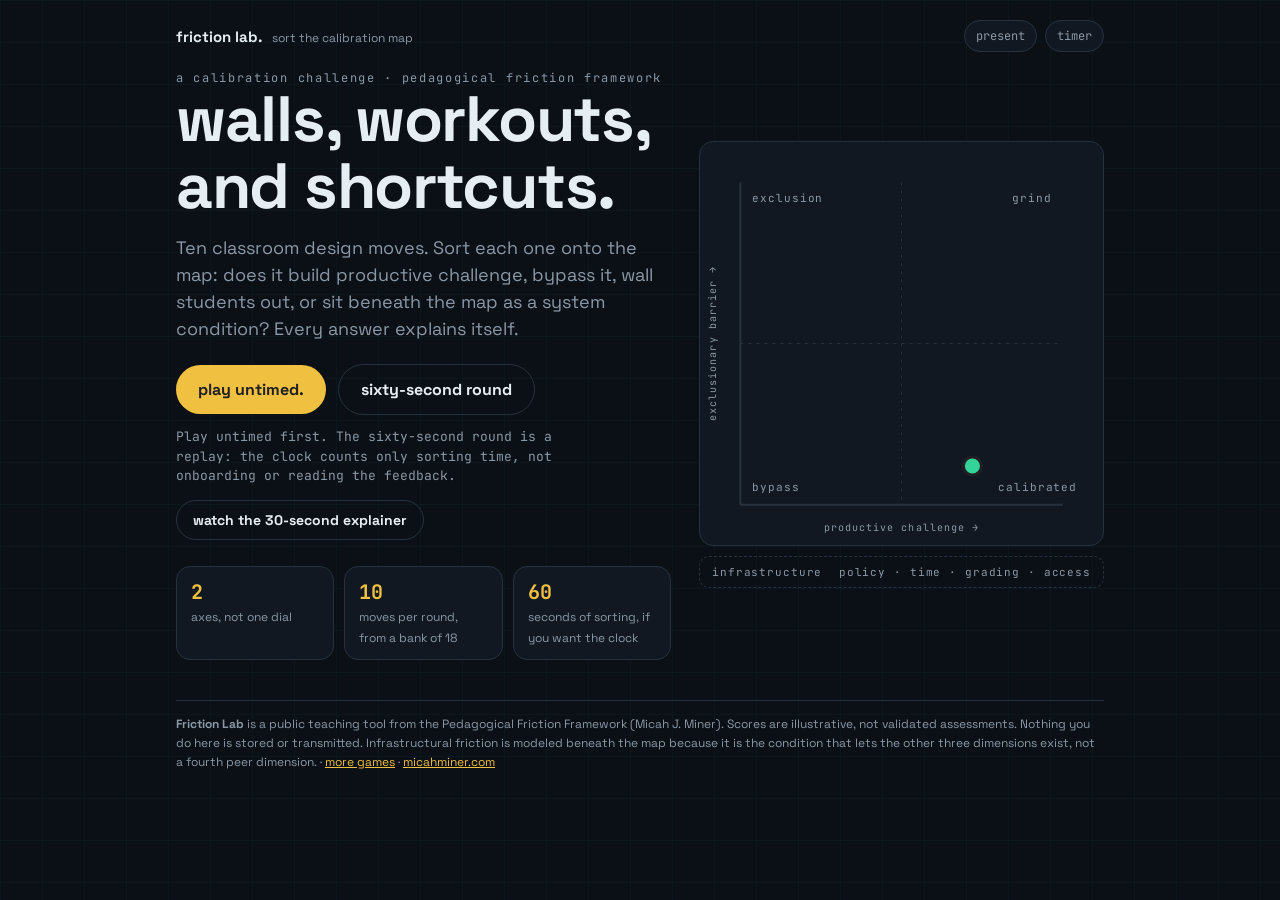
==== commit f6cc5897: "fix: complete results diagnosis, modal tutorial, grind labeling, scenario keys, untimed-first, expla" ====
--- a/index.html
+++ b/index.html
@@ -3,8 +3,8 @@
 <head>
 <meta charset="UTF-8">
 <meta name="viewport" content="width=device-width, initial-scale=1.0">
-<title>Friction Lab · sixty seconds.</title>
-<meta name="description" content="Sort ten classroom design moves onto the calibration map in sixty seconds. Productive challenge and exclusionary barriers are different axes, not one dial.">
+<title>Friction Lab · sort the map.</title>
+<meta name="description" content="Sort ten classroom design moves onto the calibration map. Productive challenge and exclusionary barriers are different axes, not one dial. Play untimed first; the sixty-second round is the replay.">
 <link rel="preconnect" href="https://fonts.googleapis.com">
 <link rel="stylesheet" href="https://fonts.googleapis.com/css2?family=Space+Grotesk:wght@400;500;700&family=JetBrains+Mono:wght@400;600&display=swap">
 <link rel="stylesheet" href="https://minerclass.github.io/tokens.css">
@@ -23,14 +23,15 @@
   *{box-sizing:border-box;margin:0;padding:0}
   html,body{height:100%}
   body{
-    background:var(--bg) linear-gradient(rgba(56,189,248,.035) 1px,transparent 1px) 0 0/42px 42px,
-               var(--bg) linear-gradient(90deg,rgba(56,189,248,.035) 1px,transparent 1px) 0 0/42px 42px;
     background-color:var(--bg);
+    background-image:linear-gradient(rgba(56,189,248,.035) 1px,transparent 1px),linear-gradient(90deg,rgba(56,189,248,.035) 1px,transparent 1px);
+    background-size:42px 42px;
     color:var(--text); font-family:var(--sans); -webkit-font-smoothing:antialiased;
     overflow-x:hidden; min-height:100vh;
   }
   button{font:inherit;color:inherit;cursor:pointer;border:0;background:none}
   a{color:var(--gold)}
+  :focus-visible{outline:2px solid var(--gold);outline-offset:2px}
   .mono{font-family:var(--mono)}
   .kicker{font-family:var(--mono);font-size:12px;letter-spacing:.14em;text-transform:lowercase;color:var(--dim)}
   h1,h2,h3{font-weight:700;letter-spacing:-.02em;line-height:1.05}
@@ -39,9 +40,10 @@
   .screen{display:none} .screen.active{display:block;animation:up .4s ease}
   @keyframes up{from{opacity:0;transform:translateY(10px)}to{opacity:1;transform:none}}
   @media (prefers-reduced-motion:reduce){*{animation-duration:.01ms!important;transition-duration:.01ms!important}}
+  .sr{position:absolute;width:1px;height:1px;overflow:hidden;clip:rect(0 0 0 0);white-space:nowrap}
 
   /* top bar */
-  .bar{display:flex;align-items:center;justify-content:space-between;gap:12px;margin-bottom:18px}
+  .bar{display:flex;align-items:center;justify-content:space-between;gap:12px;margin-bottom:18px;flex-wrap:wrap}
   .brand{display:flex;align-items:baseline;gap:10px}
   .brand b{font-size:15px} .brand span{color:var(--dim);font-size:12px}
   .bar .tools{display:flex;gap:8px}
@@ -49,7 +51,7 @@
   .chip[aria-pressed="true"]{color:var(--gold);border-color:var(--gold)}
 
   /* buttons */
-  .btn{display:inline-flex;align-items:center;gap:10px;padding:14px 22px;border-radius:999px;font-weight:700;font-size:16px;background:var(--gold);color:#201f24;transition:transform .12s,filter .12s}
+  .btn{display:inline-flex;align-items:center;gap:10px;padding:14px 22px;border-radius:999px;font-weight:700;font-size:16px;background:var(--gold);color:#201f24;transition:transform .12s,filter .12s;text-decoration:none}
   .btn:hover{transform:translateY(-1px);filter:brightness(1.05)} .btn:active{transform:translateY(0)}
   .btn.ghost{background:transparent;color:var(--text);border:1px solid var(--line)}
   .btn.sm{padding:10px 16px;font-size:14px}
@@ -59,6 +61,7 @@
   .hero{display:grid;grid-template-columns:1.1fr .9fr;gap:28px;align-items:center}
   @media (max-width:760px){.hero{grid-template-columns:1fr}}
   .hero p.lead{font-size:18px;color:var(--dim);margin:14px 0 22px;max-width:46ch;line-height:1.5}
+  .hero p.note{font-size:13px;color:var(--dim);margin-top:12px;max-width:52ch;line-height:1.5;font-family:var(--mono)}
   .facts{display:grid;grid-template-columns:repeat(3,1fr);gap:10px;margin-top:26px}
   .fact{background:var(--panel);border:1px solid var(--line);border-radius:var(--r);padding:12px 14px}
   .fact b{display:block;font-family:var(--mono);font-size:20px;color:var(--gold)} .fact span{font-size:12px;color:var(--dim)}
@@ -73,8 +76,9 @@
   .map .zone{fill:transparent;transition:fill .3s}
   .map .zone.lit-cal{fill:rgba(52,211,153,.16)} .map .zone.lit-byp{fill:rgba(96,165,250,.16)}
   .map .zone.lit-exc{fill:rgba(248,113,113,.16)} .map .zone.lit-grind{fill:rgba(251,191,36,.14)}
-  .rail{margin:10px auto 0;max-width:520px;border:1px dashed var(--line);border-radius:10px;padding:8px 12px;font-family:var(--mono);font-size:11px;letter-spacing:.08em;color:var(--dim);display:flex;justify-content:space-between;transition:border-color .3s,color .3s}
+  .rail{margin:10px auto 0;max-width:520px;border:1px dashed var(--line);border-radius:10px;padding:8px 12px;font-family:var(--mono);font-size:11px;letter-spacing:.08em;color:var(--dim);display:flex;justify-content:space-between;gap:8px 16px;flex-wrap:wrap;transition:border-color .3s,color .3s}
   .rail.lit{border-color:var(--inf);color:var(--inf)}
+  @media (max-width:480px){.rail{flex-direction:column;gap:4px}}
 
   /* play */
   .play{display:grid;grid-template-columns:1fr 1fr;gap:22px;align-items:start}
@@ -86,19 +90,21 @@
   .card{background:var(--panel);border:1px solid var(--line);border-radius:var(--r);padding:20px;min-height:150px;position:relative}
   .card .kicker{margin-bottom:8px}
   .card h3{font-size:clamp(18px,3vw,24px);line-height:1.2}
+  .card h3:focus{outline:none}
   .card p{color:var(--dim);margin-top:8px;font-size:15px;line-height:1.45}
   .answers{display:grid;grid-template-columns:1fr 1fr;gap:10px;margin-top:14px}
   .ans{text-align:left;padding:14px;border-radius:12px;border:1px solid var(--line);background:var(--panel2);transition:transform .1s,border-color .15s}
-  .ans:hover{transform:translateY(-1px)} .ans:focus-visible{outline:2px solid var(--gold);outline-offset:2px}
+  .ans:hover{transform:translateY(-1px)}
   .ans b{display:block;font-size:16px} .ans span{display:block;font-size:12px;color:var(--dim);margin-top:3px}
   .ans[data-a="cal"]{border-left:4px solid var(--cal)} .ans[data-a="byp"]{border-left:4px solid var(--byp)}
   .ans[data-a="exc"]{border-left:4px solid var(--exc)} .ans[data-a="inf"]{border-left:4px solid var(--inf)}
   .ans[disabled]{opacity:.45;cursor:default}
   .ans.right{border-color:var(--good);box-shadow:0 0 0 1px var(--good) inset} .ans.wrong{border-color:var(--bad)}
+  .keyhint{margin-top:8px;font-family:var(--mono);font-size:11px;color:var(--dim);letter-spacing:.04em}
 
   .verdict{margin-top:14px;background:var(--panel);border:1px solid var(--line);border-radius:var(--r);padding:16px 18px;display:none}
   .verdict.show{display:block;animation:up .3s ease}
-  .verdict .head{display:flex;align-items:center;gap:10px;margin-bottom:8px;font-family:var(--mono);font-size:13px;letter-spacing:.06em}
+  .verdict .head{display:flex;align-items:center;gap:10px;margin-bottom:8px;font-family:var(--mono);font-size:13px;letter-spacing:.06em;flex-wrap:wrap}
   .verdict .head .ok{color:var(--good)} .verdict .head .no{color:var(--bad)}
   .vtag{padding:3px 8px;border-radius:999px;font-size:11px;border:1px solid currentColor}
   .vtag.cal{color:var(--cal)} .vtag.byp{color:var(--byp)} .vtag.exc{color:var(--exc)} .vtag.inf{color:var(--inf)}
@@ -107,8 +113,9 @@
   .verdict .next{margin-top:14px}
 
   /* results */
-  .score{display:grid;grid-template-columns:repeat(3,1fr);gap:10px;margin:18px 0}
+  .score{display:grid;grid-template-columns:repeat(3,1fr);gap:10px;margin:18px 0 8px}
   @media (max-width:560px){.score{grid-template-columns:1fr 1fr}}
+  .illus{font-family:var(--mono);font-size:12px;color:var(--dim);margin-bottom:14px}
   .pattern{background:var(--panel);border:1px solid var(--line);border-radius:var(--r);padding:18px 20px;margin-top:14px}
   .pattern h3{margin-bottom:6px} .pattern p{color:var(--dim);line-height:1.5;font-size:15px}
   .pattern p b{color:var(--text)}
@@ -118,12 +125,21 @@
   .item .m{font-family:var(--mono)} .item .ok{color:var(--good)} .item .no{color:var(--bad)}
   .item small{color:var(--dim);font-family:var(--mono);font-size:11px}
   @media (max-width:560px){.item{grid-template-columns:22px 1fr}.item>small:last-child{grid-column:2}}
-
-  /* tutorial overlay */
+  details.reflect{margin-top:18px;background:var(--panel);border:1px solid var(--line);border-radius:var(--r);padding:14px 18px}
+  details.reflect summary{cursor:pointer;font-weight:700;list-style:none;display:flex;justify-content:space-between;align-items:center}
+  details.reflect summary::-webkit-details-marker{display:none}
+  details.reflect summary::after{content:'+';font-family:var(--mono);color:var(--dim)} details.reflect[open] summary::after{content:'–'}
+  details.reflect p{color:var(--dim);line-height:1.5;font-size:15px;margin-top:10px}
+  details.reflect textarea{width:100%;min-height:120px;margin-top:10px;background:var(--panel2);border:1px solid var(--line);border-radius:10px;color:var(--text);font:inherit;font-size:15px;padding:12px;resize:vertical}
+  details.reflect .row{margin-top:10px}
+  details.reflect small{color:var(--dim);font-family:var(--mono);font-size:11px}
+
+  /* tutorial dialog */
   .tut{position:fixed;inset:0;background:rgba(5,8,12,.82);backdrop-filter:blur(6px);display:none;align-items:center;justify-content:center;padding:18px;z-index:9}
   .tut.show{display:flex}
   .tut .box{max-width:560px;width:100%;background:var(--panel);border:1px solid var(--line);border-radius:18px;padding:22px}
-  .tut .box h2{margin-bottom:8px} .tut .box p{color:var(--dim);line-height:1.5;font-size:16px;min-height:72px}
+  .tut .box h2{margin-bottom:8px} .tut .box h2:focus{outline:none}
+  .tut .box p{color:var(--dim);line-height:1.5;font-size:16px;min-height:72px}
   .tut .steps{display:flex;gap:6px;margin:14px 0}
   .tut .steps i{flex:1;height:4px;border-radius:2px;background:var(--line)} .tut .steps i.on{background:var(--gold)}
 
@@ -134,17 +150,17 @@
   body.present .wrap{max-width:1200px}
   body.present .card h3{font-size:30px} body.present .card p{font-size:18px}
   body.present .ans b{font-size:20px} body.present .ans span{font-size:14px}
-  body.present .verdict p{font-size:19px} body.present footer{display:none}
-  .sr{position:absolute;left:-9999px}
+  body.present .verdict p{font-size:19px} body.present .pattern p{font-size:18px} body.present .pattern h3{font-size:22px}
+  body.present .item{font-size:16px} body.present footer{display:none}
 </style>
 </head>
 <body>
-<div class="wrap">
+<div class="wrap" id="wrap">
   <div class="bar">
-    <div class="brand"><b>friction lab.</b><span>sixty seconds on the calibration map</span></div>
+    <div class="brand"><b>friction lab.</b><span>sort the calibration map</span></div>
     <div class="tools">
       <button class="chip" id="presentBtn" aria-pressed="false" title="Larger type for a projected room">present</button>
-      <button class="chip" id="timerBtn" aria-pressed="true" title="Turn the sixty-second clock on or off">timer</button>
+      <button class="chip" id="timerBtn" aria-pressed="false" title="Sixty-second sorting clock on or off">timer</button>
     </div>
   </div>
 
@@ -154,15 +170,17 @@
       <div>
         <div class="kicker">a calibration challenge · pedagogical friction framework</div>
         <h1>walls, workouts, and shortcuts.</h1>
-        <p class="lead">Ten classroom design moves. Sixty seconds. Sort each one onto the map: does it build productive challenge, bypass it, wall students out, or sit beneath the map as a system condition?</p>
+        <p class="lead">Ten classroom design moves. Sort each one onto the map: does it build productive challenge, bypass it, wall students out, or sit beneath the map as a system condition? Every answer explains itself.</p>
         <div class="row">
-          <button class="btn" id="startBtn">play.</button>
-          <a class="btn ghost" href="shorts/calibration.html">watch the 30-second explainer</a>
+          <button class="btn" id="startBtn">play untimed.</button>
+          <button class="btn ghost" id="startTimedBtn">sixty-second round</button>
         </div>
+        <p class="note">Play untimed first. The sixty-second round is a replay: the clock counts only sorting time, not onboarding or reading the feedback.</p>
+        <div class="row" style="margin-top:14px"><a class="btn ghost sm" href="shorts/calibration.html">watch the 30-second explainer</a></div>
         <div class="facts">
           <div class="fact"><b>2</b><span>axes, not one dial</span></div>
           <div class="fact"><b>10</b><span>moves per round, from a bank of 18</span></div>
-          <div class="fact"><b>60</b><span>seconds, or none</span></div>
+          <div class="fact"><b>60</b><span>seconds of sorting, if you want the clock</span></div>
         </div>
       </div>
       <div>
@@ -174,21 +192,22 @@
 
   <!-- PLAY -->
   <section class="screen" id="s-play">
-    <div class="hud"><span id="hudCount">1 / 10</span><span id="hudClock">60s</span><span id="hudStreak">streak 0</span></div>
-    <div class="timer" id="timerBar"><i></i></div>
+    <div class="hud"><span id="hudCount">1 / 10</span><span id="hudClock">no clock</span><span id="hudStreak">streak 0</span></div>
+    <div class="timer" id="timerBar" aria-hidden="true"><i></i></div>
     <div class="play">
       <div>
         <div class="card" id="card">
           <div class="kicker" id="cardDim">design move</div>
-          <h3 id="cardTitle"></h3>
+          <h3 id="cardTitle" tabindex="-1"></h3>
           <p id="cardDetail"></p>
         </div>
-        <div class="answers" id="answers">
+        <div class="answers" id="answers" role="group" aria-label="Sort this move">
           <button class="ans" data-a="cal"><b>calibrated.</b><span>high challenge, low barrier</span></button>
-          <button class="ans" data-a="byp"><b>bypass.</b><span>polished output, no learning</span></button>
-          <button class="ans" data-a="exc"><b>exclusion.</b><span>the barrier does the filtering</span></button>
+          <button class="ans" data-a="byp"><b>bypass.</b><span>polished output, learning happened elsewhere</span></button>
+          <button class="ans" data-a="exc"><b>exclusion / grind.</b><span>the barrier does the filtering</span></button>
           <button class="ans" data-a="inf"><b>infrastructure.</b><span>beneath the map: policy, time, grading</span></button>
         </div>
+        <div class="keyhint">Keys 1–4 to answer; Enter to continue.</div>
         <div class="verdict" id="verdict">
           <div class="head"><span id="vOK"></span><span class="vtag" id="vTag"></span><span class="mono" id="vDim" style="color:var(--dim)"></span></div>
           <p id="vWhy"></p>
@@ -206,13 +225,20 @@
   <!-- RESULTS -->
   <section class="screen" id="s-end">
     <div class="kicker">round complete</div>
-    <h2 id="endHead">calibrated reader.</h2>
+    <h2 id="endHead" tabindex="-1">calibrated reader.</h2>
     <div class="score">
-      <div class="fact"><b id="scAcc">0/10</b><span>sorted correctly</span></div>
+      <div class="fact"><b id="scAcc">0/10</b><span>matched the stated criteria</span></div>
       <div class="fact"><b id="scStreak">0</b><span>best streak</span></div>
-      <div class="fact"><b id="scTime">0s</b><span>time used</span></div>
+      <div class="fact"><b id="scTime">—</b><span>sorting time used</span></div>
     </div>
+    <p class="illus">illustrative only · this is a sorting exercise against the framework's stated criteria, not a validated assessment of you or your teaching.</p>
     <div id="patterns"></div>
+    <details class="reflect" id="reflect">
+      <summary>optional: take one move into redesign</summary>
+      <p>Choose one move from this round. What thinking must remain with the learner, what barrier should be removed, and what system condition would make that design possible?</p>
+      <textarea id="reflectText" aria-label="Your redesign notes" placeholder="Write here. Nothing you type is stored or sent anywhere."></textarea>
+      <div class="row"><button class="btn ghost sm" id="reflectCopy">copy my notes</button><small>a local drafting aid: not scored, not saved, not transmitted.</small></div>
+    </details>
     <div class="row" style="margin-top:20px">
       <button class="btn" id="againBtn">play again (new cards).</button>
       <button class="btn ghost" id="copyBtn">copy my result</button>
@@ -226,11 +252,13 @@
   </footer>
 </div>
 
+<div class="sr" id="live" aria-live="polite" aria-atomic="true"></div>
+
 <!-- TUTORIAL -->
-<div class="tut" id="tut" role="dialog" aria-modal="true" aria-labelledby="tutH">
+<div class="tut" id="tut" role="dialog" aria-modal="true" aria-labelledby="tutH" aria-describedby="tutP">
   <div class="box">
     <div class="kicker" id="tutK">how to read the map · 1 of 3</div>
-    <h2 id="tutH"></h2>
+    <h2 id="tutH" tabindex="-1"></h2>
     <p id="tutP"></p>
     <div class="steps"><i class="on"></i><i></i><i></i></div>
     <div class="row"><button class="btn sm" id="tutNext">next</button><button class="btn ghost sm" id="tutSkip">skip, I know the map</button></div>
@@ -246,11 +274,13 @@
   const DIMN={noetic:'noetic · the head',rhetorical:'rhetorical · the room',existential:'existential · the world',infra:'infrastructural · the system'};
   const DIMC={noetic:'var(--noetic)',rhetorical:'var(--rhet)',existential:'var(--exis)',infra:'var(--infra)'};
   const ROUND=10, LIMIT=60;
+  const reduced=window.matchMedia&&window.matchMedia('(prefers-reduced-motion: reduce)').matches;
+  const live=(t)=>{ $('live').textContent=''; setTimeout(()=>{$('live').textContent=t;},30); };
 
   /* ---------- map ---------- */
   function buildMap(el){
     el.innerHTML=`
-    <svg viewBox="0 0 400 400" aria-label="Calibration map: horizontal axis productive challenge, vertical axis exclusionary barrier">
+    <svg viewBox="0 0 400 400" role="img" aria-label="Calibration map. Horizontal axis: productive challenge. Vertical axis: exclusionary barrier. Quadrants: bypass, calibrated, exclusion, grind.">
       <rect class="zone z-byp" x="40" y="200" width="160" height="160"/>
       <rect class="zone z-cal" x="200" y="200" width="160" height="160"/>
       <rect class="zone z-exc" x="40" y="40" width="160" height="160"/>
@@ -269,8 +299,7 @@
       <circle class="dot" r="9" cx="200" cy="200" fill="var(--gold)" stroke="#201f24" stroke-width="3"/>
     </svg>`;
     return {
-      svg:el.querySelector('svg'), dot:el.querySelector('.dot'), trail:el.querySelector('.trail'),
-      pts:[],
+      dot:el.querySelector('.dot'), trail:el.querySelector('.trail'), pts:[],
       move(x,y,color){ const cx=40+x*3.2, cy=360-y*3.2; this.dot.setAttribute('cx',cx); this.dot.setAttribute('cy',cy); if(color)this.dot.setAttribute('fill',color); this.pts.push(cx+','+cy); this.trail.setAttribute('points',this.pts.slice(-6).join(' ')); },
       light(z){ el.querySelectorAll('.zone').forEach(r=>{ ['cal','byp','exc','grind'].forEach(k=>r.classList.remove('lit-'+k)); if(z&&r.classList.contains('z-'+z)) r.classList.add('lit-'+z); }); },
       reset(){ this.pts=[]; this.trail.setAttribute('points',''); this.move(50,50,'var(--gold)'); this.pts=[]; this.light(''); }
@@ -278,111 +307,173 @@
   }
   const homeMap=buildMap($('homeMap'));
   const playMap=buildMap($('playMap'));
-  // idle drift on the landing map
-  (function drift(){ const pool=[[72,12,'var(--cal)'],[10,8,'var(--byp)'],[35,85,'var(--exc)'],[78,14,'var(--cal)'],[55,88,'var(--warn)']]; let i=0;
-    setInterval(()=>{ if(!$('s-home').classList.contains('active'))return; const p=pool[i++%pool.length]; homeMap.move(p[0],p[1],p[2]); },1600); })();
+  homeMap.move(72,12,'var(--cal)');
+  if(!reduced){ const pool=[[72,12,'var(--cal)'],[10,8,'var(--byp)'],[35,85,'var(--exc)'],[78,14,'var(--cal)'],[55,88,'var(--warn)']]; let i=0;
+    setInterval(()=>{ if(!$('s-home').classList.contains('active'))return; const p=pool[i++%pool.length]; homeMap.move(p[0],p[1],p[2]); },1600); }
 
   /* ---------- state ---------- */
-  let deck=[], idx=0, score=0, streak=0, best=0, log=[], t0=0, tLeft=LIMIT, tick=null, timerOn=true, answered=false;
+  let deck=[], idx=0, score=0, streak=0, best=0, log=[], answered=false, roundDone=false;
+  // Sorting clock. Only sorting time counts: elapsedAcc holds completed timed segments,
+  // segStart marks a live segment (null while the card is answered, the tutorial is open,
+  // or the clock is off). Untimed wall time is never charged.
+  let timerOn=false, elapsedAcc=0, segStart=null, tick=null;
+  const now=()=>performance.now();
+  const sortingElapsed=()=>elapsedAcc+(segStart?(now()-segStart)/1000:0);
+  function segOpen(){ if(timerOn&&!answered&&!roundDone&&segStart===null&&!$('tut').classList.contains('show')) segStart=now(); }
+  function segClose(){ if(segStart!==null){ elapsedAcc+=(now()-segStart)/1000; segStart=null; } }
 
   function shuffle(a){for(let i=a.length-1;i>0;i--){const j=Math.floor(Math.random()*(i+1));[a[i],a[j]]=[a[j],a[i]]}return a}
   function dealDeck(){
-    // guarantee a mix: at least 2 of each answer type, then fill
     const by={cal:[],byp:[],exc:[],inf:[]}; S.forEach(s=>by[s.a].push(s));
     let d=[]; Object.values(by).forEach(arr=>d.push(...shuffle(arr.slice()).slice(0,2)));
     const rest=shuffle(S.filter(s=>!d.includes(s))); d.push(...rest.slice(0,ROUND-d.length));
     return shuffle(d);
   }
-  function show(id){document.querySelectorAll('.screen').forEach(s=>s.classList.remove('active'));$(id).classList.add('active');window.scrollTo({top:0,behavior:'smooth'})}
-
-  /* ---------- tutorial ---------- */
+  function show(id){document.querySelectorAll('.screen').forEach(s=>s.classList.remove('active'));$(id).classList.add('active');window.scrollTo({top:0,behavior:reduced?'auto':'smooth'})}
+
+  /* ---------- tutorial (modal) ---------- */
   const TUT=[
     ['across: productive challenge.','How much the student has to think, argue, and stand behind. This is the friction that makes learning durable.'],
-    ['up: exclusionary barrier.','How much gets in the way of showing it: language, time, transcription, anxiety, access. A different kind of obstacle, not a higher dose of the first.'],
+    ['up: exclusionary barrier.','How much gets in the way of showing it: language, time, transcription, anxiety, access. A different kind of obstacle, not a higher dose of the first. When both axes are high (the grind corner), classify the barrier as exclusion and preserve the worthwhile challenge in your redesign.'],
     ['beneath the map: infrastructure.','Policy, grading, protected time. These decide whether a calibrated design survives contact with a real school. Sort those moves to the infrastructure rail.']
   ];
-  let tutI=0;
+  let tutI=0, tutOpen=false;
   function tutRender(){ $('tutK').textContent='how to read the map · '+(tutI+1)+' of 3'; $('tutH').textContent=TUT[tutI][0]; $('tutP').textContent=TUT[tutI][1];
-    document.querySelectorAll('.tut .steps i').forEach((e,i)=>e.classList.toggle('on',i<=tutI)); $('tutNext').textContent=tutI===2?'start':'next'; }
-  $('tutNext').onclick=()=>{ if(tutI<2){tutI++;tutRender();} else {$('tut').classList.remove('show'); begin();} };
-  $('tutSkip').onclick=()=>{ $('tut').classList.remove('show'); begin(); };
+    document.querySelectorAll('.tut .steps i').forEach((e,i)=>e.classList.toggle('on',i<=tutI)); $('tutNext').textContent=tutI===2?'start':'next'; $('tutH').focus(); }
+  function tutShow(){ tutOpen=true; tutI=0; $('tut').classList.add('show'); $('wrap').inert=true; $('wrap').setAttribute('aria-hidden','true'); tutRender(); }
+  function tutHide(){ tutOpen=false; $('tut').classList.remove('show'); $('wrap').inert=false; $('wrap').removeAttribute('aria-hidden'); begin(); }
+  $('tutNext').addEventListener('click',()=>{ if(tutI<2){tutI++;tutRender();} else tutHide(); });
+  $('tutSkip').addEventListener('click',tutHide);
+  $('tut').addEventListener('keydown',e=>{
+    if(e.key==='Escape'){ e.preventDefault(); tutHide(); return; }
+    if(e.key!=='Tab') return;
+    const f=[...$('tut').querySelectorAll('button')]; const first=f[0], last=f[f.length-1];
+    if(e.shiftKey && (document.activeElement===first || document.activeElement===$('tutH'))){ e.preventDefault(); last.focus(); }
+    else if(!e.shiftKey && document.activeElement===last){ e.preventDefault(); first.focus(); }
+  });
 
   /* ---------- round ---------- */
-  function start(){ deck=dealDeck(); idx=0; score=0; streak=0; best=0; log=[]; playMap.reset(); $('playRail').classList.remove('lit');
-    show('s-play'); if(!sessionStorage.getItem('fl-tut')){ tutI=0; tutRender(); $('tut').classList.add('show'); sessionStorage.setItem('fl-tut','1'); } else begin(); }
-  function begin(){ t0=Date.now(); tLeft=LIMIT; clearInterval(tick); if(timerOn){ tick=setInterval(clock,250); } $('hudClock').textContent=timerOn?LIMIT+'s':'no clock'; $('timerBar').style.visibility=timerOn?'visible':'hidden'; render(); }
-  function clock(){ if(answered)return; tLeft=Math.max(0,LIMIT-(Date.now()-t0)/1000); $('hudClock').textContent=Math.ceil(tLeft)+'s';
-    $('timerBar').querySelector('i').style.transform='scaleX('+(tLeft/LIMIT)+')'; $('timerBar').classList.toggle('low',tLeft<12);
-    if(tLeft<=0){ clearInterval(tick); timeUp(); } }
-  function timeUp(){ // remaining cards count as unsorted
-    for(let i=idx;i<deck.length;i++) log.push({s:deck[i],picked:null,ok:false}); finish(); }
+  function start(timed){
+    timerOn=!!timed; $('timerBtn').setAttribute('aria-pressed',timerOn);
+    deck=dealDeck(); idx=0; score=0; streak=0; best=0; log=[]; answered=false; roundDone=false; elapsedAcc=0; segStart=null; clearInterval(tick);
+    playMap.reset(); $('playRail').classList.remove('lit');
+    $('copyBtn').textContent='copy my result'; $('reflectText').value=''; $('reflect').open=false; $('reflectCopy').textContent='copy my notes';
+    $('timerBar').querySelector('i').style.transform='scaleX(1)'; $('timerBar').classList.remove('low');
+    show('s-play');
+    if(!sessionStorage.getItem('fl-tut')){ sessionStorage.setItem('fl-tut','1'); tutShow(); } else begin();
+  }
+  function begin(){ paintClock(); render(); segOpen(); if(timerOn) tick=setInterval(clock,250); }
+  function paintClock(){
+    const left=Math.max(0,LIMIT-sortingElapsed());
+    $('hudClock').textContent=timerOn?Math.ceil(left)+'s':'no clock';
+    $('timerBar').style.visibility=timerOn?'visible':'hidden';
+    $('timerBar').querySelector('i').style.transform='scaleX('+(left/LIMIT)+')'; $('timerBar').classList.toggle('low',timerOn&&left<12);
+  }
+  function clock(){ if(!timerOn||answered||roundDone||tutOpen)return; paintClock(); if(sortingElapsed()>=LIMIT){ clearInterval(tick); segClose(); timeUp(); } }
+  function timeUp(){ for(let i=idx;i<deck.length;i++) log.push({s:deck[i],picked:null,ok:false}); live('Time is up. '+(deck.length-idx)+' cards unsorted.'); finish(); }
 
   function render(){ answered=false; const s=deck[idx];
     $('hudCount').textContent=(idx+1)+' / '+ROUND; $('hudStreak').textContent='streak '+streak;
     $('cardDim').textContent='design move · '+(idx+1); $('cardTitle').textContent=s.t; $('cardDetail').textContent=s.d;
-    $('verdict').classList.remove('show'); document.querySelectorAll('.ans').forEach(b=>{b.disabled=false;b.classList.remove('right','wrong')}); }
+    $('verdict').classList.remove('show'); document.querySelectorAll('.ans').forEach(b=>{b.disabled=false;b.classList.remove('right','wrong')});
+    $('cardTitle').focus({preventScroll:true}); live('Move '+(idx+1)+' of '+ROUND+': '+s.t); }
 
   document.querySelectorAll('.ans').forEach(b=>b.addEventListener('click',()=>answer(b.dataset.a)));
-  document.addEventListener('keydown',e=>{ if(!$('s-play').classList.contains('active')||$('tut').classList.contains('show'))return;
-    const k={'1':'cal','2':'byp','3':'exc','4':'inf'}[e.key]; if(k&&!answered)answer(k); if((e.key==='Enter'||e.key===' ')&&answered){e.preventDefault();next();} });
-
-  function answer(a){ if(answered)return; answered=true; const s=deck[idx]; const ok=a===s.a;
-    // pause clock while reading the verdict (time is for sorting, not reading)
-    const elapsed=(Date.now()-t0)/1000;
+  document.addEventListener('keydown',e=>{
+    if(tutOpen||!$('s-play').classList.contains('active'))return;
+    const tag=(e.target.tagName||'').toLowerCase(); if(tag==='button'||tag==='a'||tag==='textarea'||tag==='input') return; // native activation handles these
+    const k={'1':'cal','2':'byp','3':'exc','4':'inf'}[e.key]; if(k&&!answered){ e.preventDefault(); answer(k); return; }
+    if(e.key==='Enter'&&answered){ e.preventDefault(); next(); }
+  });
+
+  function answer(a){ if(answered||tutOpen)return; answered=true; segClose(); const s=deck[idx]; const ok=a===s.a;
     document.querySelectorAll('.ans').forEach(b=>{b.disabled=true; if(b.dataset.a===s.a)b.classList.add('right'); else if(b.dataset.a===a)b.classList.add('wrong');});
     if(ok){score++;streak++;best=Math.max(best,streak);} else streak=0;
     log.push({s,picked:a,ok});
-    // map
     if(s.a==='inf'){ $('playRail').classList.add('lit'); playMap.light(''); }
     else { $('playRail').classList.remove('lit'); playMap.move(s.x,s.y,'var(--'+s.a+')'); playMap.light(s.grind?'grind':s.a); }
-    // verdict
     $('vOK').innerHTML=ok?'<span class="ok">✓ sorted.</span>':'<span class="no">✗ you said '+LABEL[a]+'.</span>';
-    $('vTag').className='vtag '+s.a; $('vTag').textContent=LABEL[s.a]+(s.infra?' · '+s.infra:'');
+    $('vTag').className='vtag '+s.a; $('vTag').textContent=LABEL[s.a]+(s.grind?' · grind corner':'')+(s.infra?' · '+s.infra:'');
     $('vDim').textContent=DIMN[s.dim]; $('vDim').style.color=DIMC[s.dim];
     $('vWhy').textContent=s.why;
-    let fix=''; if(s.fix) fix='<b>what would calibrate it:</b> '+s.fix; if(!ok&&s.trap==='cal'&&a==='cal') fix=(fix?fix+' ':'')+'<b>why it felt rigorous:</b> both effort and obstacle rose. Only one of them teaches.'; $('vFix').innerHTML=fix; $('vFix').style.display=fix?'block':'none';
-    $('verdict').classList.add('show'); $('nextBtn').textContent=idx===ROUND-1?'see my pattern →':'next move →'; $('nextBtn').focus({preventScroll:true});
-    pausedAt=elapsed;
-  }
-  let pausedAt=0;
-  function next(){ // reading time is not charged: shift t0 so elapsed resumes where it paused
-    t0=Date.now()-pausedAt*1000; idx++; if(idx>=ROUND){clearInterval(tick);finish();return;} render(); }
-  $('nextBtn').onclick=next;
+    let fix=''; if(s.fix) fix='<b>what would calibrate it:</b> '+s.fix;
+    if(!ok&&s.trap==='cal'&&a==='cal') fix=(fix?fix+' ':'')+'<b>why it felt rigorous:</b> both effort and obstacle rose. Only one of them teaches.';
+    $('vFix').innerHTML=fix; $('vFix').style.display=fix?'block':'none';
+    $('verdict').classList.add('show'); $('nextBtn').textContent=idx===ROUND-1?'see my pattern →':'next move →';
+    live((ok?'Correct. ':'Not quite. You said '+LABEL[a]+'. ')+'This move is '+LABEL[s.a]+'. '+s.why);
+    $('nextBtn').focus({preventScroll:true}); paintClock();
+  }
+  function next(){ idx++; if(idx>=ROUND){clearInterval(tick);finish();return;} render(); segOpen(); }
+  $('nextBtn').addEventListener('click',next);
 
   /* ---------- results ---------- */
-  function finish(){ show('s-end'); const used=Math.min(LIMIT,Math.round(LIMIT-tLeft));
-    $('scAcc').textContent=score+'/'+ROUND; $('scStreak').textContent=best; $('scTime').textContent=timerOn?used+'s':'—';
-    $('endHead').textContent= score>=9?'calibrated reader.': score>=7?'mostly on the right axis.': score>=5?'walls and workouts are blurring.':'the map is doing its job.';
-    // confusion patterns
-    const c={}; log.forEach(l=>{ if(!l.ok){ const k=(l.picked||'none')+'>'+l.s.a; c[k]=(c[k]||0)+1; } });
-    const P=[
-      ['cal>exc','You read walls as workouts <b>N</b> time(s).','The framework’s sharpest claim: exclusionary friction is a different kind of obstacle, not a higher dose of the productive kind. Rigor that gates participation produces neither equity nor learning.'],
-      ['cal>byp','You credited polished output as learning <b>N</b> time(s).','That is the signature of unproductive success: the artifact looks like learning, and the retrieval, organization, or authorship happened somewhere else.'],
-      ['exc>cal','You saw barriers where supports were already in place <b>N</b> time(s).','Check for the scaffold before calling it a wall. Rehearsal time, notes, rotating roles, and home-language options are what keep challenge from becoming exclusion.'],
-      ['byp>cal','You called a real workout a shortcut <b>N</b> time(s).','Ask where the not-knowing happens. If it happens inside the student before the tool speaks, the friction is intact.'],
-      ['none>','You ran out of clock with <b>N</b> card(s) unsorted.','Speed is not the point; the clock only keeps the sorting honest. Try the round with the timer off.']
-    ];
-    let html='', hot=false;
-    P.forEach(([k,h,p])=>{ let n=0; Object.keys(c).forEach(key=>{ if(key===k||(k==='none>'&&key.startsWith('none>')))n+=c[key]; });
-      if(n){ html+=`<div class="pattern ${!hot?'hot':''}"><h3>${h.replace('N',n)}</h3><p>${p}</p></div>`; hot=true; } });
-    // infrastructure confusion, any direction
-    let infN=0; Object.keys(c).forEach(k=>{ if(k.endsWith('>inf')&&!k.startsWith('none'))infN+=c[k]; });
-    if(infN) html+=`<div class="pattern"><h3>You placed system conditions on the learner map <b>${infN}</b> time(s).</h3><p>Policy, time, grading, and access sit beneath the map. They are not a fourth kind of learner-facing friction; they decide whether the other three can exist at all.</p></div>`;
-    let onMap=0; Object.keys(c).forEach(k=>{ if(k.startsWith('inf>'))onMap+=c[k]; });
-    if(onMap) html+=`<div class="pattern"><h3>You sent learner-facing moves to the infrastructure rail <b>${onMap}</b> time(s).</h3><p>If a student experiences it directly in the task, it belongs on the map. Infrastructure is what the student does not see: the calendar, the rubric, the policy.</p></div>`;
-    if(!html) html=`<div class="pattern hot"><h3>No recurring confusion.</h3><p>Every miss was a one-off. Try the deeper five-minute version, where you build a design rather than sort one.</p></div>`;
+  // Every directed mismatch has copy. Order inside a tie is this table's order.
+  const EXPLAIN={
+    'cal>exc':['You read walls as workouts N.','The framework’s sharpest claim: exclusionary friction is a different kind of obstacle, not a higher dose of the productive kind. Rigor that gates participation produces neither equity nor learning.'],
+    'cal>byp':['You credited polished output as learning N.','That is the signature of unproductive success: the artifact looks like learning, and the retrieval, organization, or authorship happened somewhere else.'],
+    'exc>cal':['You saw barriers where supports were already in place N.','Check for the scaffold before calling it a wall. Rehearsal time, notes, rotating roles, and home-language options are what keep challenge from becoming exclusion.'],
+    'byp>cal':['You called a real workout a shortcut N.','Ask where the not-knowing happens. If it happens inside the student before the tool speaks, the friction is intact.'],
+    'exc>byp':['You read shortcuts as walls N.','Ask whether the obstacle blocks participation or lets the thinking happen elsewhere. A bypass removes the work; a wall removes the student.'],
+    'byp>exc':['You read walls as shortcuts N.','Ask who cannot participate, rather than only whether the task avoids cognitive work. These moves demanded effort from some students and locked others out.'],
+    'cal>inf':['You placed system conditions in the calibrated zone N.','Rubrics, protected time, and policy are not a learner-facing design, even when they protect one. They sit beneath the map and decide whether calibrated designs survive.'],
+    'byp>inf':['You read system conditions as a bypass N.','Detection software or product-only grading may incentivize bypass, but the move itself is a policy or grading structure. It belongs on the infrastructure rail.'],
+    'exc>inf':['You read system conditions as a wall N.','A device ban can propagate exclusion downward, but it is still a policy. Sort it to the rail, then ask what it does to the designs beneath it.'],
+    'inf>cal':['You sent calibrated learner-facing moves to the infrastructure rail N.','If a student meets it directly in the task, it belongs on the map. Infrastructure is the policy, resources, time, and assessment structure that shapes participation and learning; students can experience its effects directly, but the move itself is not a task design.'],
+    'inf>byp':['You sent bypass moves to the infrastructure rail N.','A citation rule or a chatbot partner is something the student does inside the task. That makes it a learner-facing design, not a system condition.'],
+    'inf>exc':['You sent exclusionary moves to the infrastructure rail N.','Cold-calls, handwriting-only, and overnight volume are experienced directly by the student in the task. They belong on the map, in the exclusion zone.']
+  };
+  const times=n=>n===1?'once':n===2?'twice':n+' times';
+  function finish(){ roundDone=true; segClose(); clearInterval(tick); show('s-end');
+    const used=Math.min(LIMIT,Math.round(sortingElapsed()));
+    $('scAcc').textContent=score+'/'+ROUND; $('scStreak').textContent=best; $('scTime').textContent=timerOn?used+'s':'untimed';
+    // directed counts: key is picked>truth
+    const c={}; let unsorted=0;
+    log.forEach(l=>{ if(l.picked===null){unsorted++;return;} if(!l.ok){ const k=l.picked+'>'+l.s.a; c[k]=(c[k]||0)+1; } });
+    const keys=Object.keys(c);
+    const repeated=keys.filter(k=>c[k]>=2).sort((a,b)=>c[b]-c[a]||Object.keys(EXPLAIN).indexOf(a)-Object.keys(EXPLAIN).indexOf(b));
+    const oneOffs=keys.filter(k=>c[k]===1).length;
+    const misses=keys.reduce((n,k)=>n+c[k],0);
+    let html='';
+    if(repeated.length){
+      repeated.forEach((k,i)=>{ const [p,t]=k.split('>'); const e=EXPLAIN[k]; const n=c[k];
+        const h=e?e[0].replace('N',times(n)):`You sorted ${LABEL[t]} moves as ${LABEL[p]} ${times(n)}.`;
+        const body=e?e[1]:'';
+        html+=`<div class="pattern ${i===0?'hot':''}"><h3>${h}</h3><p>${body}${body?' ':''}<b>${LABEL[t]}</b> moves, sorted as <b>${LABEL[p]}</b>, ${times(n)}.</p></div>`; });
+      if(oneOffs) html+=`<div class="pattern"><h3>${oneOffs} other miss${oneOffs===1?'':'es'} did not repeat.</h3><p>See the card list below for each one.</p></div>`;
+    } else if(misses){
+      html+=`<div class="pattern hot"><h3>${misses} miss${misses===1?'':'es'}, no direction repeated.</h3><p>Each mistake went a different way, so there is no single confusion to name. The card list below shows what each move was and what you called it.</p></div>`;
+    } else if(!unsorted){
+      html+=`<div class="pattern hot"><h3>All ten moves matched the stated criteria.</h3><p>Now defend a redesign: open the reflection below, pick one move you sorted as exclusion or bypass, and say what would calibrate it.</p></div>`;
+    }
+    if(unsorted) html+=`<div class="pattern"><h3>${unsorted} card${unsorted===1?'':'s'} unsorted when the clock ran out.</h3><p>Counted separately from the mistakes above: a card you never saw is not a confusion. Replay untimed if you want the full set.</p></div>`;
     $('patterns').innerHTML=html;
-    $('review').innerHTML=log.map(l=>`<div class="item"><span class="m ${l.ok?'ok':'no'}">${l.ok?'✓':'✗'}</span><span>${l.s.t}<br><small>${LABEL[l.s.a]}${l.picked&&!l.ok?' · you said '+LABEL[l.picked]:''}${!l.picked?' · unsorted':''}</small></span><small>${l.s.tag}</small></div>`).join('');
-  }
-  $('copyBtn').onclick=async()=>{ const txt=`friction lab: ${score}/${ROUND} sorted, best streak ${best}. ${$('endHead').textContent} Play: https://minerclass.github.io/friction-game/`; try{await navigator.clipboard.writeText(txt);$('copyBtn').textContent='copied.'}catch(e){$('copyBtn').textContent=txt} };
+    $('endHead').textContent= unsorted>=5?'the clock won this one.': score>=10?'calibrated reader.': score>=7?'mostly on the right axis.': score>=5?'walls and workouts are blurring.':'the map is doing its job.';
+    $('review').innerHTML=log.map(l=>`<div class="item"><span class="m ${l.ok?'ok':'no'}">${l.ok?'✓':'✗'}</span><span>${l.s.t}<br><small>${LABEL[l.s.a]}${l.picked&&!l.ok?' · you said '+LABEL[l.picked]:''}${l.picked===null?' · unsorted':''}</small></span><small>${l.s.tag}</small></div>`).join('');
+    $('endHead').focus({preventScroll:true});
+    live('Round complete. '+score+' of '+ROUND+' matched. '+$('patterns').querySelector('h3').textContent);
+  }
+  $('copyBtn').addEventListener('click',async()=>{ const txt=`friction lab: ${score}/${ROUND} matched, best streak ${best}${timerOn?', timed':', untimed'}. ${$('endHead').textContent} Illustrative, not an assessment. Play: https://minerclass.github.io/friction-game/`; try{await navigator.clipboard.writeText(txt);$('copyBtn').textContent='copied.'}catch(e){$('copyBtn').textContent=txt} });
+  $('reflectCopy').addEventListener('click',async()=>{ const t=$('reflectText').value.trim(); if(!t){ $('reflectCopy').textContent='nothing to copy yet'; return; } try{await navigator.clipboard.writeText(t);$('reflectCopy').textContent='copied.'}catch(e){$('reflectCopy').textContent='select and copy manually'} });
 
   /* ---------- controls ---------- */
-  $('startBtn').onclick=start; $('againBtn').onclick=start;
-  $('presentBtn').onclick=()=>{ const on=document.body.classList.toggle('present'); $('presentBtn').setAttribute('aria-pressed',on); };
-  $('timerBtn').onclick=()=>{ timerOn=!timerOn; $('timerBtn').setAttribute('aria-pressed',timerOn); if($('s-play').classList.contains('active')){ clearInterval(tick); if(timerOn){t0=Date.now()-(LIMIT-tLeft)*1000;tick=setInterval(clock,250);} $('hudClock').textContent=timerOn?Math.ceil(tLeft)+'s':'no clock'; $('timerBar').style.visibility=timerOn?'visible':'hidden'; } };
-  if(new URLSearchParams(location.search).get('present')==='1') $('presentBtn').click();
-  if(new URLSearchParams(location.search).get('timer')==='0') $('timerBtn').click();
-  homeMap.move(72,12,'var(--cal)');
+  $('startBtn').addEventListener('click',()=>start(timerOn));
+  $('startTimedBtn').addEventListener('click',()=>start(true));
+  $('againBtn').addEventListener('click',()=>start(timerOn));
+  $('presentBtn').addEventListener('click',()=>{ const on=document.body.classList.toggle('present'); $('presentBtn').setAttribute('aria-pressed',on); });
+  $('timerBtn').addEventListener('click',()=>{
+    timerOn=!timerOn; $('timerBtn').setAttribute('aria-pressed',timerOn);
+    if($('s-play').classList.contains('active')&&!roundDone){
+      clearInterval(tick);
+      if(timerOn){ segOpen(); tick=setInterval(clock,250); } else { segClose(); }
+      paintClock();
+    } else paintClock();
+  });
+  const q=new URLSearchParams(location.search);
+  if(q.get('present')==='1') $('presentBtn').click();
+  if(q.get('timer')==='1'){ timerOn=true; $('timerBtn').setAttribute('aria-pressed','true'); }
+  if(q.get('timer')==='0'){ timerOn=false; $('timerBtn').setAttribute('aria-pressed','false'); }
+  function labelStart(){ $('startBtn').textContent=timerOn?'play with the clock.':'play untimed.'; }
+  $('timerBtn').addEventListener('click',labelStart); labelStart();
 })();
 </script>
 </body>
